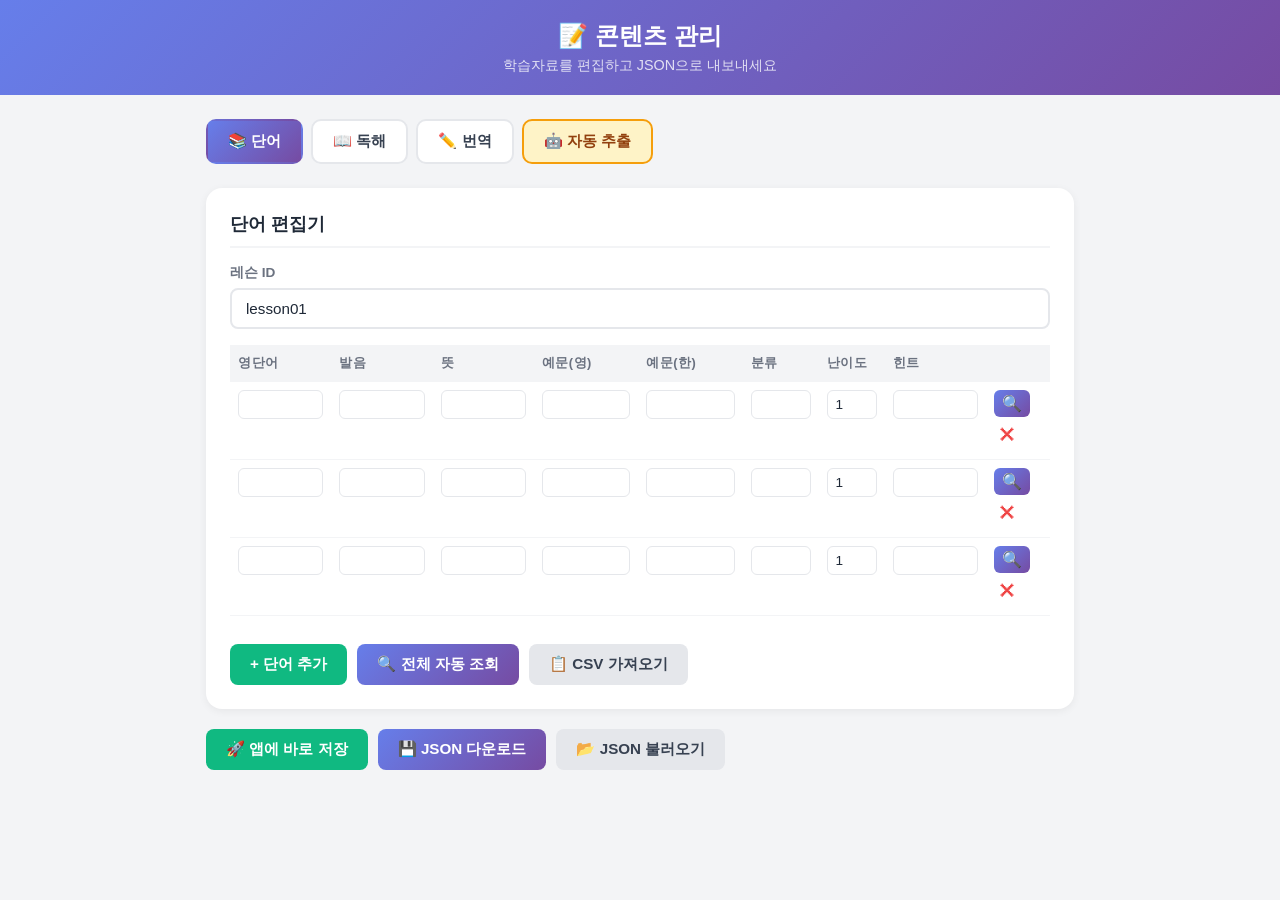
==== admin.html @ 6cdfc223 "TTS 속도 조절 + 문장별 연습 모드 추가 - 홈 화면에 속도 설정 (느리게/보통/빠르게) 추가, localStorage 저장 - 모든 TTS 호출이 사용자 설정 속도를 적용 -" ====
<!DOCTYPE html>
<html lang="ko">
<head>
<meta charset="UTF-8">
<meta name="viewport" content="width=device-width, initial-scale=1.0">
<title>영어 학습 - 관리자</title>
<style>
* { margin: 0; padding: 0; box-sizing: border-box; }
body { font-family: 'Segoe UI', Arial, sans-serif; background: #f3f4f6; min-height: 100vh; }

.admin-header {
  background: linear-gradient(135deg, #667eea 0%, #764ba2 100%);
  color: #fff;
  padding: 20px 24px;
  text-align: center;
}
.admin-header h1 { font-size: 1.5rem; margin-bottom: 4px; }
.admin-header p { font-size: 0.9rem; opacity: 0.8; }

.admin-container {
  max-width: 900px;
  margin: 0 auto;
  padding: 24px 16px;
}

/* Tabs */
.tabs {
  display: flex;
  gap: 8px;
  margin-bottom: 24px;
  flex-wrap: wrap;
}
.tab-btn {
  padding: 10px 20px;
  border: 2px solid #e5e7eb;
  border-radius: 10px;
  background: #fff;
  font-size: 0.95rem;
  font-weight: 600;
  cursor: pointer;
  color: #374151;
  transition: all 0.2s;
}
.tab-btn:hover { border-color: #667eea; }
.tab-btn.active {
  background: linear-gradient(135deg, #667eea, #764ba2);
  color: #fff;
  border-color: transparent;
}

.tab-panel { display: none; }
.tab-panel.active { display: block; }

/* Cards */
.admin-card {
  background: #fff;
  border-radius: 16px;
  padding: 24px;
  margin-bottom: 20px;
  box-shadow: 0 2px 8px rgba(0,0,0,0.06);
}
.admin-card h3 {
  font-size: 1.1rem;
  color: #1f2937;
  margin-bottom: 16px;
  padding-bottom: 10px;
  border-bottom: 2px solid #f3f4f6;
}

/* Form Elements */
label {
  display: block;
  font-size: 0.85rem;
  font-weight: 600;
  color: #6b7280;
  margin-bottom: 6px;
  margin-top: 12px;
}
label:first-child { margin-top: 0; }
input[type="text"], input[type="number"], textarea, select {
  width: 100%;
  padding: 10px 14px;
  border: 2px solid #e5e7eb;
  border-radius: 8px;
  font-size: 0.95rem;
  color: #1f2937;
  font-family: inherit;
}
input:focus, textarea:focus, select:focus {
  outline: none;
  border-color: #667eea;
}
textarea { resize: vertical; min-height: 80px; }

/* Buttons */
.btn {
  display: inline-flex;
  align-items: center;
  gap: 6px;
  padding: 10px 20px;
  border: none;
  border-radius: 8px;
  font-size: 0.95rem;
  font-weight: 600;
  cursor: pointer;
  transition: opacity 0.2s;
}
.btn:hover { opacity: 0.85; }
.btn-purple { background: linear-gradient(135deg, #667eea, #764ba2); color: #fff; }
.btn-green { background: #10b981; color: #fff; }
.btn-red { background: #ef4444; color: #fff; }
.btn-gray { background: #e5e7eb; color: #374151; }

.btn-row {
  display: flex;
  gap: 10px;
  margin-top: 16px;
  flex-wrap: wrap;
}

/* Table */
.vocab-table {
  width: 100%;
  border-collapse: collapse;
  margin-bottom: 12px;
  font-size: 0.85rem;
}
.vocab-table th {
  background: #f3f4f6;
  padding: 10px 8px;
  text-align: left;
  font-weight: 700;
  color: #6b7280;
  font-size: 0.8rem;
  text-transform: uppercase;
  letter-spacing: 0.5px;
}
.vocab-table td {
  padding: 8px;
  border-bottom: 1px solid #f3f4f6;
  vertical-align: top;
}
.vocab-table td input {
  width: 100%;
  padding: 6px 8px;
  border: 1px solid #e5e7eb;
  border-radius: 6px;
  font-size: 0.85rem;
}
.vocab-table .row-delete {
  background: none;
  border: none;
  color: #ef4444;
  cursor: pointer;
  font-size: 1.2rem;
  padding: 4px;
}

/* Messages */
.msg {
  padding: 12px 16px;
  border-radius: 8px;
  margin-bottom: 16px;
  font-weight: 600;
  display: none;
}
.msg.show { display: block; }
.msg-success { background: #d1fae5; color: #065f46; }
.msg-error { background: #fee2e2; color: #991b1b; }

/* Question Builder */
.question-block {
  background: #f9fafb;
  border: 2px solid #e5e7eb;
  border-radius: 12px;
  padding: 16px;
  margin-bottom: 12px;
}
.question-block .q-header {
  display: flex;
  justify-content: space-between;
  align-items: center;
  margin-bottom: 12px;
}
.question-block .q-num {
  font-weight: 700;
  color: #667eea;
}

/* CSV Import area */
.csv-area {
  margin-top: 12px;
  padding: 16px;
  background: #fffbeb;
  border: 2px dashed #f59e0b;
  border-radius: 12px;
  display: none;
}
.csv-area.show { display: block; }
.csv-area textarea {
  min-height: 120px;
  font-family: monospace;
  font-size: 0.85rem;
}

/* Lookup button */
.btn-lookup {
  background: linear-gradient(135deg, #667eea, #764ba2);
  border: none;
  color: #fff;
  cursor: pointer;
  font-size: 1rem;
  padding: 4px 8px;
  border-radius: 6px;
  margin-bottom: 4px;
  transition: opacity 0.2s;
}
.btn-lookup:hover { opacity: 0.8; }
.btn-lookup.loading {
  opacity: 0.5;
  pointer-events: none;
  animation: pulse 1s infinite;
}
@keyframes pulse { 0%,100%{opacity:0.5} 50%{opacity:0.8} }

/* Batch lookup */
.btn-batch-lookup {
  background: linear-gradient(135deg, #667eea, #764ba2);
  color: #fff;
}

/* Responsive */
@media (max-width: 600px) {
  .vocab-table { font-size: 0.75rem; }
  .vocab-table td input { font-size: 0.75rem; padding: 4px 6px; }
}
</style>
</head>
<body>

<div class="admin-header">
  <h1>📝 콘텐츠 관리</h1>
  <p>학습자료를 편집하고 JSON으로 내보내세요</p>
</div>

<div class="admin-container">
  <div class="tabs">
    <button class="tab-btn active" onclick="switchTab('vocab')">📚 단어</button>
    <button class="tab-btn" onclick="switchTab('reading')">📖 독해</button>
    <button class="tab-btn" onclick="switchTab('translation')">✏️ 번역</button>
    <button class="tab-btn" onclick="switchTab('extract')" style="background:#fef3c7;border-color:#f59e0b;color:#92400e;">🤖 자동 추출</button>
  </div>

  <div class="msg" id="admin-msg"></div>

  <!-- ===== VOCAB TAB ===== -->
  <div class="tab-panel active" id="tab-vocab">
    <div class="admin-card">
      <h3>단어 편집기</h3>
      <label>레슨 ID</label>
      <input type="text" id="vocab-lesson-id" value="lesson01" placeholder="lesson01">

      <div style="overflow-x:auto;margin-top:16px;">
        <table class="vocab-table" id="vocab-table">
          <thead>
            <tr>
              <th>영단어</th>
              <th>발음</th>
              <th>뜻</th>
              <th>예문(영)</th>
              <th>예문(한)</th>
              <th>분류</th>
              <th>난이도</th>
              <th>힌트</th>
              <th></th>
            </tr>
          </thead>
          <tbody id="vocab-tbody"></tbody>
        </table>
      </div>

      <div class="btn-row">
        <button class="btn btn-green" onclick="vocabAddRow()">+ 단어 추가</button>
        <button class="btn btn-batch-lookup" onclick="batchLookup()">🔍 전체 자동 조회</button>
        <button class="btn btn-gray" onclick="toggleCSVArea()">📋 CSV 가져오기</button>
      </div>

      <div class="csv-area" id="csv-area">
        <label>CSV 형식: 영단어, 발음, 뜻, 예문(영), 예문(한), 분류, 난이도, 힌트</label>
        <textarea id="csv-input" placeholder="chest,[tʃest],가슴,The water was high.,호수의 물이 높았다.,body,1,It rhymes with best."></textarea>
        <div class="btn-row">
          <button class="btn btn-green" onclick="importCSV()">가져오기</button>
        </div>
      </div>
    </div>

    <div class="btn-row">
      <button class="btn btn-green" onclick="saveVocabToApp()">🚀 앱에 바로 저장</button>
      <button class="btn btn-purple" onclick="exportVocab()">💾 JSON 다운로드</button>
      <button class="btn btn-gray" onclick="importVocabJSON()">📂 JSON 불러오기</button>
      <input type="file" id="vocab-file-input" accept=".json" style="display:none;" onchange="loadVocabFile(event)">
    </div>
  </div>

  <!-- ===== READING TAB ===== -->
  <div class="tab-panel" id="tab-reading">
    <div class="admin-card">
      <h3>독해 편집기</h3>
      <label>레슨 ID</label>
      <input type="text" id="reading-lesson-id" value="lesson01">

      <div id="reading-passages-list"></div>

      <div class="btn-row">
        <button class="btn btn-green" onclick="readingAddPassage()">+ 지문 추가</button>
      </div>
    </div>

    <div class="btn-row">
      <button class="btn btn-green" onclick="saveReadingToApp()">🚀 앱에 바로 저장</button>
      <button class="btn btn-purple" onclick="exportReading()">💾 JSON 다운로드</button>
      <button class="btn btn-gray" onclick="importReadingJSON()">📂 JSON 불러오기</button>
      <input type="file" id="reading-file-input" accept=".json" style="display:none;" onchange="loadReadingFile(event)">
    </div>
  </div>

  <!-- ===== TRANSLATION TAB ===== -->
  <div class="tab-panel" id="tab-translation">
    <div class="admin-card">
      <h3>번역 편집기</h3>
      <label>레슨 ID</label>
      <input type="text" id="trans-lesson-id" value="lesson01">

      <div id="trans-exercises-list"></div>

      <div class="btn-row">
        <button class="btn btn-green" onclick="transAddExercise()">+ 문장 추가</button>
      </div>
    </div>

    <div class="btn-row">
      <button class="btn btn-green" onclick="saveTransToApp()">🚀 앱에 바로 저장</button>
      <button class="btn btn-purple" onclick="exportTranslation()">💾 JSON 다운로드</button>
      <button class="btn btn-gray" onclick="importTransJSON()">📂 JSON 불러오기</button>
      <input type="file" id="trans-file-input" accept=".json" style="display:none;" onchange="loadTransFile(event)">
    </div>
  </div>

  <!-- ===== AUTO EXTRACT TAB ===== -->
  <div class="tab-panel" id="tab-extract">
    <div class="admin-card" style="border:2px solid #f59e0b;">
      <h3>🤖 지문 + 해석 자동 추출</h3>
      <p style="color:#6b7280;font-size:0.9rem;margin-bottom:16px;">
        영어 지문과 한국어 해석을 붙여넣으면 <strong>문장, 단어, 번역 연습</strong> 데이터를 자동으로 생성합니다.
      </p>

      <label>레슨 ID</label>
      <input type="text" id="extract-lesson-id" value="lesson01">

      <label>지문 제목</label>
      <input type="text" id="extract-title" placeholder="예: A Day at the Lake">

      <label>영어 지문 (원문 그대로 붙여넣기)</label>
      <textarea id="extract-en" rows="8" placeholder="Last summer, my family decided to spend a day at the lake. The sun was shining brightly..."></textarea>

      <label>한국어 해석 (문장 순서가 영어와 동일해야 합니다)</label>
      <textarea id="extract-kr" rows="8" placeholder="지난 여름, 우리 가족은 호수에서 하루를 보내기로 했다. 태양이 밝게 빛나고 있었다..."></textarea>

      <label>추출할 단어 난이도 (영어 빈도 기준)</label>
      <select id="extract-difficulty">
        <option value="all">모든 단어 추출</option>
        <option value="medium" selected>중급 이상 (일상 단어 제외)</option>
        <option value="hard">고급만 (어려운 단어만)</option>
      </select>

      <div class="btn-row">
        <button class="btn btn-purple" onclick="runExtract()" style="background:linear-gradient(135deg,#f59e0b,#d97706);">
          🤖 자동 추출 실행
        </button>
      </div>
    </div>

    <!-- Extract Results -->
    <div id="extract-results" style="display:none;">
      <div class="admin-card">
        <h3>📊 추출 결과</h3>
        <div id="extract-summary" style="margin-bottom:16px;color:#374151;"></div>

        <div style="margin-bottom:20px;">
          <h4 style="font-size:0.95rem;color:#1f2937;margin-bottom:8px;">📚 추출된 단어</h4>
          <div id="extract-words-preview" style="max-height:300px;overflow-y:auto;"></div>
        </div>

        <div style="margin-bottom:20px;">
          <h4 style="font-size:0.95rem;color:#1f2937;margin-bottom:8px;">✏️ 추출된 번역 문장</h4>
          <div id="extract-trans-preview" style="max-height:300px;overflow-y:auto;"></div>
        </div>

        <div class="btn-row">
          <button class="btn btn-green" onclick="applyExtractToVocab()">📚 단어 탭에 적용</button>
          <button class="btn btn-green" onclick="applyExtractToReading()">📖 독해 탭에 적용</button>
          <button class="btn btn-green" onclick="applyExtractToTrans()">✏️ 번역 탭에 적용</button>
        </div>
        <div class="btn-row">
          <button class="btn btn-green" onclick="saveAllExtractedToApp()">🚀 전체 앱에 바로 저장</button>
          <button class="btn btn-purple" onclick="downloadAllExtracted()">💾 전체 JSON 다운로드</button>
        </div>
      </div>
    </div>
  </div>
</div>

<script>
/* ===== Tab Navigation ===== */
function switchTab(tab) {
  const tabs = ['vocab','reading','translation','extract'];
  document.querySelectorAll('.tab-btn').forEach((b, i) => {
    b.classList.toggle('active', tabs[i] === tab);
  });
  document.querySelectorAll('.tab-panel').forEach(p => p.classList.remove('active'));
  document.getElementById('tab-' + tab).classList.add('active');
}

function showMsg(text, type) {
  const el = document.getElementById('admin-msg');
  el.textContent = text;
  el.className = `msg show msg-${type}`;
  setTimeout(() => el.classList.remove('show'), 3000);
}

/* ===== VOCAB EDITOR ===== */
function vocabAddRow(data) {
  const tbody = document.getElementById('vocab-tbody');
  const row = document.createElement('tr');
  const d = data || {};
  row.innerHTML = `
    <td><input type="text" value="${esc(d.word||'')}" data-field="word"></td>
    <td><input type="text" value="${esc(d.pron||'')}" data-field="pron"></td>
    <td><input type="text" value="${esc(d.meaning||'')}" data-field="meaning"></td>
    <td><input type="text" value="${esc(d.exEn||'')}" data-field="exEn"></td>
    <td><input type="text" value="${esc(d.exKr||'')}" data-field="exKr"></td>
    <td><input type="text" value="${esc(d.category||'')}" data-field="category" style="width:60px"></td>
    <td><input type="number" value="${d.difficulty||1}" data-field="difficulty" min="1" max="3" style="width:50px"></td>
    <td><input type="text" value="${esc(d.hint||'')}" data-field="hint"></td>
    <td>
      <button class="btn-lookup" onclick="autoLookup(this.closest('tr'))" title="자동 조회">🔍</button>
      <button class="row-delete" onclick="this.closest('tr').remove()">✕</button>
    </td>
  `;
  tbody.appendChild(row);
}

function esc(s) { return String(s).replace(/"/g, '&quot;'); }

function getVocabData() {
  const rows = document.querySelectorAll('#vocab-tbody tr');
  const words = [];
  let valid = true;

  rows.forEach(row => {
    const w = {};
    row.querySelectorAll('input').forEach(inp => {
      const f = inp.dataset.field;
      if (f) {
        if (f === 'difficulty') w[f] = parseInt(inp.value) || 1;
        else w[f] = inp.value.trim();
      }
    });

    if (!w.word || !w.meaning) {
      valid = false;
      return;
    }
    words.push(w);
  });

  if (!valid) {
    showMsg('영단어와 뜻은 필수입니다.', 'error');
    return null;
  }
  return words;
}

function exportVocab() {
  const words = getVocabData();
  if (!words) return;
  if (words.length === 0) { showMsg('단어를 추가하세요.', 'error'); return; }

  const json = {
    lessonId: document.getElementById('vocab-lesson-id').value.trim() || 'lesson01',
    words: words
  };
  downloadJSON(json, `vocab_${json.lessonId}.json`);
  showMsg(`${words.length}개 단어 JSON 다운로드 완료!`, 'success');
}

function importVocabJSON() {
  document.getElementById('vocab-file-input').click();
}

function loadVocabFile(event) {
  const file = event.target.files[0];
  if (!file) return;
  const reader = new FileReader();
  reader.onload = (e) => {
    try {
      const data = JSON.parse(e.target.result);
      document.getElementById('vocab-lesson-id').value = data.lessonId || '';
      document.getElementById('vocab-tbody').innerHTML = '';
      (data.words || []).forEach(w => vocabAddRow(w));
      showMsg(`${data.words?.length || 0}개 단어 불러오기 완료!`, 'success');
    } catch { showMsg('잘못된 JSON 파일입니다.', 'error'); }
  };
  reader.readAsText(file);
  event.target.value = '';
}

function toggleCSVArea() {
  document.getElementById('csv-area').classList.toggle('show');
}

function importCSV() {
  const text = document.getElementById('csv-input').value.trim();
  if (!text) return;

  const lines = text.split('\n').filter(l => l.trim());
  let count = 0;
  lines.forEach(line => {
    const parts = line.split(',').map(s => s.trim());
    if (parts.length >= 3) {
      vocabAddRow({
        word: parts[0], pron: parts[1] || '', meaning: parts[2] || '',
        exEn: parts[3] || '', exKr: parts[4] || '',
        category: parts[5] || '', difficulty: parseInt(parts[6]) || 1,
        hint: parts[7] || ''
      });
      count++;
    }
  });
  showMsg(`CSV에서 ${count}개 단어 추가됨!`, 'success');
  document.getElementById('csv-input').value = '';
}

/* ===== READING EDITOR ===== */
let readingPassages = [];

function readingAddPassage(data) {
  const p = data || { id: 'r' + String(readingPassages.length + 1).padStart(2,'0'), title: '', text: '', highlightWords: [], questions: [] };
  readingPassages.push(p);
  renderReadingPassages();
}

function renderReadingPassages() {
  const container = document.getElementById('reading-passages-list');
  container.innerHTML = readingPassages.map((p, i) => `
    <div class="question-block" style="margin-top:16px;">
      <div class="q-header">
        <span class="q-num">지문 ${i + 1}</span>
        <button class="btn btn-red" style="padding:4px 10px;font-size:0.8rem;" onclick="readingRemovePassage(${i})">삭제</button>
      </div>
      <label>지문 ID</label>
      <input type="text" value="${esc(p.id)}" onchange="readingPassages[${i}].id=this.value">
      <label>제목</label>
      <input type="text" value="${esc(p.title)}" onchange="readingPassages[${i}].title=this.value">
      <label>본문 (줄바꿈으로 문단 구분)</label>
      <textarea rows="6" onchange="readingPassages[${i}].text=this.value">${esc(p.text)}</textarea>
      <label>하이라이트 단어 (쉼표로 구분)</label>
      <input type="text" value="${p.highlightWords?.join(', ')||''}" onchange="readingPassages[${i}].highlightWords=this.value.split(',').map(s=>s.trim()).filter(Boolean)">

      <div style="margin-top:12px;">
        <strong style="font-size:0.9rem;color:#374151;">문제 목록</strong>
        <div id="reading-questions-${i}">${renderReadingQuestions(i)}</div>
        <button class="btn btn-green" style="margin-top:8px;padding:6px 14px;font-size:0.85rem;" onclick="readingAddQuestion(${i},'mcq')">+ 객관식</button>
        <button class="btn btn-green" style="margin-top:8px;padding:6px 14px;font-size:0.85rem;" onclick="readingAddQuestion(${i},'short')">+ 주관식</button>
      </div>
    </div>
  `).join('');
}

function renderReadingQuestions(pi) {
  const questions = readingPassages[pi].questions || [];
  return questions.map((q, qi) => {
    if (q.type === 'mcq') {
      return `
        <div style="background:#fff;border:1px solid #e5e7eb;border-radius:8px;padding:12px;margin-top:8px;">
          <div style="display:flex;justify-content:space-between;align-items:center;">
            <span style="font-size:0.8rem;color:#667eea;font-weight:700;">객관식 ${qi+1}</span>
            <button class="row-delete" onclick="readingRemoveQ(${pi},${qi})">✕</button>
          </div>
          <label>질문 (영어)</label>
          <input type="text" value="${esc(q.question)}" onchange="readingPassages[${pi}].questions[${qi}].question=this.value">
          <label>질문 (한국어)</label>
          <input type="text" value="${esc(q.questionKr)}" onchange="readingPassages[${pi}].questions[${qi}].questionKr=this.value">
          <label>보기 (4개, 쉼표로 구분)</label>
          <input type="text" value="${(q.options||[]).join(', ')}" onchange="readingPassages[${pi}].questions[${qi}].options=this.value.split(',').map(s=>s.trim())">
          <label>정답 번호 (0부터 시작)</label>
          <input type="number" value="${q.answer||0}" min="0" max="3" onchange="readingPassages[${pi}].questions[${qi}].answer=parseInt(this.value)">
        </div>`;
    } else {
      return `
        <div style="background:#fff;border:1px solid #e5e7eb;border-radius:8px;padding:12px;margin-top:8px;">
          <div style="display:flex;justify-content:space-between;align-items:center;">
            <span style="font-size:0.8rem;color:#10b981;font-weight:700;">주관식 ${qi+1}</span>
            <button class="row-delete" onclick="readingRemoveQ(${pi},${qi})">✕</button>
          </div>
          <label>질문 (영어)</label>
          <input type="text" value="${esc(q.question)}" onchange="readingPassages[${pi}].questions[${qi}].question=this.value">
          <label>질문 (한국어)</label>
          <input type="text" value="${esc(q.questionKr||'')}" onchange="readingPassages[${pi}].questions[${qi}].questionKr=this.value">
          <label>허용 답안 (쉼표로 구분)</label>
          <input type="text" value="${(q.acceptableAnswers||[]).join(', ')}" onchange="readingPassages[${pi}].questions[${qi}].acceptableAnswers=this.value.split(',').map(s=>s.trim())">
          <label>모범 답안</label>
          <input type="text" value="${esc(q.sampleAnswer||'')}" onchange="readingPassages[${pi}].questions[${qi}].sampleAnswer=this.value">
        </div>`;
    }
  }).join('');
}

function readingAddQuestion(pi, type) {
  if (!readingPassages[pi].questions) readingPassages[pi].questions = [];
  if (type === 'mcq') {
    readingPassages[pi].questions.push({ type:'mcq', question:'', questionKr:'', options:['','','',''], answer:0 });
  } else {
    readingPassages[pi].questions.push({ type:'short', question:'', questionKr:'', acceptableAnswers:[], sampleAnswer:'' });
  }
  renderReadingPassages();
}

function readingRemoveQ(pi, qi) {
  readingPassages[pi].questions.splice(qi, 1);
  renderReadingPassages();
}

function readingRemovePassage(i) {
  readingPassages.splice(i, 1);
  renderReadingPassages();
}

function exportReading() {
  if (readingPassages.length === 0) { showMsg('지문을 추가하세요.', 'error'); return; }
  // Validate
  for (const p of readingPassages) {
    if (!p.title || !p.text) { showMsg('지문 제목과 본문은 필수입니다.', 'error'); return; }
  }
  const json = {
    lessonId: document.getElementById('reading-lesson-id').value.trim() || 'lesson01',
    passages: readingPassages
  };
  downloadJSON(json, `reading_${json.lessonId}.json`);
  showMsg(`${readingPassages.length}개 지문 JSON 다운로드 완료!`, 'success');
}

function importReadingJSON() {
  document.getElementById('reading-file-input').click();
}

function loadReadingFile(event) {
  const file = event.target.files[0];
  if (!file) return;
  const reader = new FileReader();
  reader.onload = (e) => {
    try {
      const data = JSON.parse(e.target.result);
      document.getElementById('reading-lesson-id').value = data.lessonId || '';
      readingPassages = data.passages || [];
      renderReadingPassages();
      showMsg(`${readingPassages.length}개 지문 불러오기 완료!`, 'success');
    } catch { showMsg('잘못된 JSON 파일입니다.', 'error'); }
  };
  reader.readAsText(file);
  event.target.value = '';
}

/* ===== TRANSLATION EDITOR ===== */
let transExercises = [];

function transAddExercise(data) {
  const ex = data || { id: 't' + String(transExercises.length+1).padStart(2,'0'), direction:'kr2en', source:'', acceptableAnswers:[], keyWords:[], hints:['','',''], difficulty:1 };
  transExercises.push(ex);
  renderTransExercises();
}

function renderTransExercises() {
  const container = document.getElementById('trans-exercises-list');
  container.innerHTML = transExercises.map((ex, i) => `
    <div class="question-block" style="margin-top:16px;">
      <div class="q-header">
        <span class="q-num">문장 ${i+1}</span>
        <button class="btn btn-red" style="padding:4px 10px;font-size:0.8rem;" onclick="transRemoveExercise(${i})">삭제</button>
      </div>
      <label>ID</label>
      <input type="text" value="${esc(ex.id)}" onchange="transExercises[${i}].id=this.value">
      <label>방향</label>
      <select onchange="transExercises[${i}].direction=this.value">
        <option value="kr2en" ${ex.direction==='kr2en'?'selected':''}>한국어 → English</option>
        <option value="en2kr" ${ex.direction==='en2kr'?'selected':''}>English → 한국어</option>
      </select>
      <label>원문</label>
      <textarea rows="2" onchange="transExercises[${i}].source=this.value">${esc(ex.source)}</textarea>
      <label>모범 답안 (줄바꿈으로 구분, 여러 개 가능)</label>
      <textarea rows="3" onchange="transExercises[${i}].acceptableAnswers=this.value.split('\\n').map(s=>s.trim()).filter(Boolean)">${(ex.acceptableAnswers||[]).join('\n')}</textarea>
      <label>핵심 키워드 (쉼표로 구분)</label>
      <input type="text" value="${(ex.keyWords||[]).join(', ')}" onchange="transExercises[${i}].keyWords=this.value.split(',').map(s=>s.trim()).filter(Boolean)">
      <label>힌트 1</label>
      <input type="text" value="${esc((ex.hints||[])[0]||'')}" onchange="if(!transExercises[${i}].hints)transExercises[${i}].hints=[];transExercises[${i}].hints[0]=this.value">
      <label>힌트 2</label>
      <input type="text" value="${esc((ex.hints||[])[1]||'')}" onchange="if(!transExercises[${i}].hints)transExercises[${i}].hints=[];transExercises[${i}].hints[1]=this.value">
      <label>힌트 3</label>
      <input type="text" value="${esc((ex.hints||[])[2]||'')}" onchange="if(!transExercises[${i}].hints)transExercises[${i}].hints=[];transExercises[${i}].hints[2]=this.value">
      <label>난이도 (1~3)</label>
      <input type="number" value="${ex.difficulty||1}" min="1" max="3" onchange="transExercises[${i}].difficulty=parseInt(this.value)">
    </div>
  `).join('');
}

function transRemoveExercise(i) {
  transExercises.splice(i, 1);
  renderTransExercises();
}

function exportTranslation() {
  if (transExercises.length === 0) { showMsg('문장을 추가하세요.', 'error'); return; }
  for (const ex of transExercises) {
    if (!ex.source) { showMsg('원문은 필수입니다.', 'error'); return; }
  }
  // Clean empty hints
  transExercises.forEach(ex => {
    ex.hints = (ex.hints || []).filter(h => h.trim());
  });
  const json = {
    lessonId: document.getElementById('trans-lesson-id').value.trim() || 'lesson01',
    exercises: transExercises
  };
  downloadJSON(json, `translation_${json.lessonId}.json`);
  showMsg(`${transExercises.length}개 문장 JSON 다운로드 완료!`, 'success');
}

function importTransJSON() {
  document.getElementById('trans-file-input').click();
}

function loadTransFile(event) {
  const file = event.target.files[0];
  if (!file) return;
  const reader = new FileReader();
  reader.onload = (e) => {
    try {
      const data = JSON.parse(e.target.result);
      document.getElementById('trans-lesson-id').value = data.lessonId || '';
      transExercises = data.exercises || [];
      renderTransExercises();
      showMsg(`${transExercises.length}개 문장 불러오기 완료!`, 'success');
    } catch { showMsg('잘못된 JSON 파일입니다.', 'error'); }
  };
  reader.readAsText(file);
  event.target.value = '';
}

/* ===== Utility ===== */
function downloadJSON(data, filename) {
  const blob = new Blob([JSON.stringify(data, null, 2)], { type: 'application/json' });
  const url = URL.createObjectURL(blob);
  const a = document.createElement('a');
  a.href = url;
  a.download = filename;
  a.click();
  URL.revokeObjectURL(url);
}

/* ===== SAVE TO APP (localStorage) ===== */
const CONTENT_KEY = 'engquiz_content';

function getContentStore() {
  try {
    const raw = localStorage.getItem(CONTENT_KEY);
    return raw ? JSON.parse(raw) : {};
  } catch { return {}; }
}

function saveToContentStore(type, lessonId, data) {
  const store = getContentStore();
  if (type === 'lessons') {
    store.lessons = data;
  } else {
    if (!store[type]) store[type] = {};
    store[type][lessonId] = data;
  }
  localStorage.setItem(CONTENT_KEY, JSON.stringify(store));
}

function ensureLessonExists(lessonId) {
  const store = getContentStore();
  const lessons = store.lessons || [];
  if (!lessons.find(l => l.id === lessonId)) {
    lessons.push({
      id: lessonId,
      title: lessonId,
      description: '',
      modules: {
        vocab: `data/vocab/${lessonId}.json`,
        reading: `data/reading/${lessonId}.json`,
        translation: `data/translation/${lessonId}.json`
      }
    });
    saveToContentStore('lessons', null, lessons);
  }
}

function saveVocabToApp() {
  const words = getVocabData();
  if (!words || words.length === 0) { showMsg('저장할 단어가 없습니다.', 'error'); return; }
  const lessonId = document.getElementById('vocab-lesson-id').value.trim() || 'lesson01';
  const json = { lessonId, words };
  ensureLessonExists(lessonId);
  saveToContentStore('vocab', lessonId, json);
  showMsg(`✅ ${words.length}개 단어가 앱에 저장되었습니다! 앱을 새로고침하면 반영됩니다.`, 'success');
}

function saveReadingToApp() {
  if (readingPassages.length === 0) { showMsg('저장할 지문이 없습니다.', 'error'); return; }
  for (const p of readingPassages) {
    if (!p.title || !p.text) { showMsg('지문 제목과 본문은 필수입니다.', 'error'); return; }
  }
  const lessonId = document.getElementById('reading-lesson-id').value.trim() || 'lesson01';
  const json = { lessonId, passages: readingPassages };
  ensureLessonExists(lessonId);
  saveToContentStore('reading', lessonId, json);
  showMsg(`✅ ${readingPassages.length}개 지문이 앱에 저장되었습니다!`, 'success');
}

function saveTransToApp() {
  if (transExercises.length === 0) { showMsg('저장할 문장이 없습니다.', 'error'); return; }
  for (const ex of transExercises) {
    if (!ex.source) { showMsg('원문은 필수입니다.', 'error'); return; }
  }
  transExercises.forEach(ex => { ex.hints = (ex.hints || []).filter(h => h && h.trim()); });
  const lessonId = document.getElementById('trans-lesson-id').value.trim() || 'lesson01';
  const json = { lessonId, exercises: transExercises };
  ensureLessonExists(lessonId);
  saveToContentStore('translation', lessonId, json);
  showMsg(`✅ ${transExercises.length}개 문장이 앱에 저장되었습니다!`, 'success');
}

/* ===== AUTO EXTRACT ENGINE ===== */

// Common English words to skip (top ~300 frequency words)
const COMMON_WORDS = new Set([
  'the','a','an','is','am','are','was','were','be','been','being','have','has','had',
  'do','does','did','will','would','shall','should','can','could','may','might','must',
  'i','you','he','she','it','we','they','me','him','her','us','them','my','your','his',
  'its','our','their','mine','yours','hers','ours','theirs','this','that','these','those',
  'who','whom','which','what','whose','where','when','how','why','if','then','than',
  'and','or','but','not','no','nor','so','for','yet','both','either','neither',
  'in','on','at','to','from','by','with','about','of','up','out','off','over','under',
  'into','through','between','after','before','during','since','until','against','along',
  'above','below','around','behind','beside','beyond','near','among','across','toward',
  'all','each','every','some','any','few','many','much','more','most','other','another',
  'such','no','only','own','same','very','just','also','too','as','well','even','still',
  'already','ever','never','always','often','sometimes','usually','here','there','now',
  'again','once','back','away','down','really','quite','rather','almost','enough',
  'go','went','gone','come','came','get','got','make','made','take','took','taken',
  'give','gave','given','say','said','tell','told','see','saw','seen','know','knew','known',
  'think','thought','find','found','want','need','use','used','try','tried','ask','asked',
  'work','worked','call','called','put','keep','kept','let','begin','began','seem',
  'help','show','showed','hear','heard','play','run','ran','move','live','believe',
  'bring','brought','happen','write','wrote','written','sit','sat','stand','stood',
  'lose','lost','pay','paid','meet','met','include','continue','set','learn','change',
  'lead','led','understand','understood','watch','follow','stop','create','speak','spoke',
  'read','allow','add','spend','spent','grow','grew','open','walk','win','won','teach',
  'taught','offer','remember','love','consider','appear','buy','bought','wait','serve',
  'die','died','send','sent','expect','build','built','stay','fall','fell','cut','reach',
  'kill','remain','suggest','raise','pass','sell','sold','require','report','decide',
  'pull','develop','eat','ate','eaten','look','looked','turn','turned','become','became',
  'leave','left','feel','felt','hold','held','carry','carried','like','liked',
  'man','men','woman','women','child','children','people','person','thing','time','year',
  'day','way','world','life','hand','part','place','case','week','company','system',
  'program','question','government','number','night','point','home','water','room',
  'mother','father','area','money','story','fact','month','lot','right','study','book',
  'eye','job','word','business','issue','side','kind','head','house','service','friend',
  'power','hour','game','line','end','member','city','school','family','student','class',
  'group','country','problem','door','old','new','last','long','great','little','big',
  'small','large','high','low','young','different','good','bad','important','first',
  'next','early','late','hard','real','best','better','able','true','possible','whole',
  'sure','right','left','second','third','ago','today','away','far','else','too',
  'boy','girl','car','food','morning','two','three','four','five','six','seven',
  'eight','nine','ten','hundred','thousand','million','one','while','because','though',
  'although','however','therefore','it\'s','don\'t','didn\'t','doesn\'t','can\'t','won\'t',
  'couldn\'t','wouldn\'t','shouldn\'t','isn\'t','aren\'t','wasn\'t','weren\'t','i\'m',
  'i\'ve','i\'ll','he\'s','she\'s','we\'re','they\'re','that\'s','there\'s','what\'s',
  'outside','inside','hot','cold','got','been','being','went','going','everything',
  'something','nothing','anything','someone','everyone','tree','sun','lake','feet','tall'
]);

let extractedData = { words: [], sentences: [], passage: null };

function splitSentences(text) {
  // Split by sentence-ending punctuation, keeping the punctuation
  return text
    .replace(/\n+/g, ' ')
    .split(/(?<=[.!?])\s+/)
    .map(s => s.trim())
    .filter(s => s.length > 5);
}

function extractWords(text, difficulty) {
  // Get all unique words
  const words = text
    .toLowerCase()
    .replace(/[^a-z'\-\s]/g, ' ')
    .split(/\s+/)
    .filter(w => w.length >= 3 && /^[a-z]/.test(w));

  const unique = [...new Set(words)];

  let filtered;
  if (difficulty === 'all') {
    filtered = unique.filter(w => w.length >= 3);
  } else if (difficulty === 'hard') {
    filtered = unique.filter(w => !COMMON_WORDS.has(w) && w.length >= 5);
  } else {
    // medium - exclude common words
    filtered = unique.filter(w => !COMMON_WORDS.has(w) && w.length >= 4);
  }

  return filtered.sort();
}

function findSentenceFor(word, sentences) {
  const re = new RegExp('\\b' + word + '\\w*\\b', 'i');
  return sentences.find(s => re.test(s)) || '';
}

function runExtract() {
  const enText = document.getElementById('extract-en').value.trim();
  const krText = document.getElementById('extract-kr').value.trim();
  const title = document.getElementById('extract-title').value.trim();
  const difficulty = document.getElementById('extract-difficulty').value;
  const lessonId = document.getElementById('extract-lesson-id').value.trim() || 'lesson01';

  if (!enText) { showMsg('영어 지문을 입력하세요.', 'error'); return; }

  // 1. Split into sentences
  const enSentences = splitSentences(enText);
  const krSentences = splitSentences(krText);

  // 2. Extract words
  const words = extractWords(enText, difficulty);

  // 3. Match English-Korean sentence pairs
  const pairs = enSentences.map((en, i) => ({
    en: en,
    kr: krSentences[i] || '(해석 없음)'
  }));

  // 4. Build word data (기본 데이터 먼저 생성, API 조회는 별도)
  const wordData = words.map(w => {
    const exSentence = findSentenceFor(w, enSentences);
    const exIdx = enSentences.indexOf(exSentence);
    return {
      word: w,
      pron: '',
      meaning: '(뜻 입력 필요)',
      exEn: exSentence,
      exKr: exIdx >= 0 ? (krSentences[exIdx] || '') : '',
      category: '',
      difficulty: difficulty === 'hard' ? 3 : difficulty === 'medium' ? 2 : 1,
      hint: ''
    };
  });

  // 4-1. API로 발음 + 뜻 자동 조회 (백그라운드)
  autoFillWordData(wordData);

  // 5. Build translation exercises
  const transData = pairs.map((p, i) => ({
    id: `t${String(i+1).padStart(2,'0')}`,
    direction: 'kr2en',
    source: p.kr,
    acceptableAnswers: [p.en],
    keyWords: extractKeyWords(p.en),
    hints: [],
    difficulty: 2
  }));

  // 6. Build reading passage
  const passageData = {
    id: `r${lessonId}-01`,
    title: title || 'Untitled Passage',
    text: enText,
    textKr: krText,
    highlightWords: words.slice(0, 15),
    questions: []
  };

  extractedData = {
    words: wordData,
    sentences: transData,
    passage: passageData,
    lessonId: lessonId
  };

  // Show results
  renderExtractResults(wordData, transData, pairs);
}

// 추출된 단어 API 자동 조회
async function autoFillWordData(wordData) {
  let filled = 0;
  for (const w of wordData) {
    try {
      const [dictResult, korMeaning] = await Promise.all([
        fetchDictionary(w.word),
        fetchTranslation(w.word, 'en', 'ko')
      ]);
      if (dictResult?.phonetic) w.pron = dictResult.phonetic;
      if (korMeaning) w.meaning = korMeaning;
      if (dictResult?.definition) w.hint = dictResult.definition;
      filled++;

      // 실시간 프리뷰 업데이트
      const previewEl = document.getElementById('extract-words-preview');
      if (previewEl) {
        updateExtractWordsPreview(wordData);
      }

      // Rate limit
      await new Promise(r => setTimeout(r, 800));
    } catch (e) {
      console.error('Auto-fill error for', w.word, e);
    }
  }

  // 최종 업데이트
  updateExtractWordsPreview(wordData);

  const msgEl = document.getElementById('extract-api-status');
  if (msgEl) {
    msgEl.innerHTML = `✅ API 조회 완료! ${filled}/${wordData.length}개 단어의 발음과 뜻이 자동 입력되었습니다.`;
    msgEl.style.color = '#059669';
  }
}

function updateExtractWordsPreview(wordData) {
  const el = document.getElementById('extract-words-preview');
  if (!el) return;
  let html = '<table style="width:100%;font-size:0.85rem;border-collapse:collapse;">';
  html += '<tr style="background:#f3f4f6;"><th style="padding:6px 8px;text-align:left;">단어</th><th style="padding:6px 8px;text-align:left;">발음</th><th style="padding:6px 8px;text-align:left;">뜻</th><th style="padding:6px 8px;text-align:left;">예문</th></tr>';
  wordData.forEach(w => {
    const meaningColor = w.meaning === '(뜻 입력 필요)' ? '#ef4444' : '#059669';
    html += `<tr>
      <td style="padding:6px 8px;border-bottom:1px solid #f3f4f6;font-weight:600;color:#4338ca;">${w.word}</td>
      <td style="padding:6px 8px;border-bottom:1px solid #f3f4f6;color:#6b7280;">${w.pron || '-'}</td>
      <td style="padding:6px 8px;border-bottom:1px solid #f3f4f6;color:${meaningColor};font-weight:600;">${w.meaning}</td>
      <td style="padding:6px 8px;border-bottom:1px solid #f3f4f6;color:#6b7280;">${(w.exEn || '').substring(0, 40)}${(w.exEn || '').length > 40 ? '...' : ''}</td>
    </tr>`;
  });
  html += '</table>';
  el.innerHTML = html;
}

function extractKeyWords(sentence) {
  const words = sentence
    .toLowerCase()
    .replace(/[^a-z'\-\s]/g, ' ')
    .split(/\s+/)
    .filter(w => w.length >= 4 && !COMMON_WORDS.has(w));
  return [...new Set(words)].slice(0, 5);
}

function renderExtractResults(wordData, transData, pairs) {
  document.getElementById('extract-results').style.display = 'block';

  document.getElementById('extract-summary').innerHTML = `
    <div style="display:flex;gap:20px;flex-wrap:wrap;">
      <div style="background:#eef2ff;padding:12px 20px;border-radius:8px;flex:1;text-align:center;">
        <div style="font-size:2rem;font-weight:800;color:#4338ca;">${wordData.length}</div>
        <div style="font-size:0.85rem;color:#6b7280;">추출된 단어</div>
      </div>
      <div style="background:#f0fdf4;padding:12px 20px;border-radius:8px;flex:1;text-align:center;">
        <div style="font-size:2rem;font-weight:800;color:#059669;">${pairs.length}</div>
        <div style="font-size:0.85rem;color:#6b7280;">문장 쌍</div>
      </div>
      <div style="background:#fef3c7;padding:12px 20px;border-radius:8px;flex:1;text-align:center;">
        <div style="font-size:2rem;font-weight:800;color:#d97706;">1</div>
        <div style="font-size:0.85rem;color:#6b7280;">독해 지문</div>
      </div>
    </div>
    <p id="extract-api-status" style="margin-top:12px;font-size:0.85rem;color:#d97706;font-weight:600;">
      ⏳ API로 발음과 뜻을 자동 조회 중... (단어 수에 따라 시간이 걸릴 수 있습니다)
    </p>
  `;

  // Words preview
  let wordsHtml = '<table style="width:100%;font-size:0.85rem;border-collapse:collapse;">';
  wordsHtml += '<tr style="background:#f3f4f6;"><th style="padding:6px 8px;text-align:left;">단어</th><th style="padding:6px 8px;text-align:left;">예문</th></tr>';
  wordData.forEach(w => {
    wordsHtml += `<tr><td style="padding:6px 8px;border-bottom:1px solid #f3f4f6;font-weight:600;color:#4338ca;">${w.word}</td>
      <td style="padding:6px 8px;border-bottom:1px solid #f3f4f6;color:#6b7280;">${w.exEn.substring(0, 60)}${w.exEn.length > 60 ? '...' : ''}</td></tr>`;
  });
  wordsHtml += '</table>';
  document.getElementById('extract-words-preview').innerHTML = wordsHtml;

  // Translation preview
  let transHtml = '';
  pairs.slice(0, 10).forEach((p, i) => {
    transHtml += `<div style="padding:8px;border-bottom:1px solid #f3f4f6;font-size:0.85rem;">
      <div style="color:#1f2937;font-weight:600;">${i+1}. ${p.en.substring(0, 80)}${p.en.length > 80 ? '...' : ''}</div>
      <div style="color:#6b7280;margin-top:2px;">→ ${p.kr.substring(0, 80)}${p.kr.length > 80 ? '...' : ''}</div>
    </div>`;
  });
  if (pairs.length > 10) transHtml += `<div style="padding:8px;color:#9ca3af;font-size:0.85rem;">... 외 ${pairs.length - 10}개</div>`;
  document.getElementById('extract-trans-preview').innerHTML = transHtml;

  showMsg(`추출 완료! 단어 ${wordData.length}개, 문장 ${pairs.length}쌍`, 'success');
}

function applyExtractToVocab() {
  if (!extractedData.words.length) { showMsg('먼저 추출을 실행하세요.', 'error'); return; }
  document.getElementById('vocab-lesson-id').value = extractedData.lessonId;
  extractedData.words.forEach(w => vocabAddRow(w));
  switchTab('vocab');
  showMsg(`${extractedData.words.length}개 단어가 단어 탭에 추가되었습니다!`, 'success');
}

function applyExtractToReading() {
  if (!extractedData.passage) { showMsg('먼저 추출을 실행하세요.', 'error'); return; }
  document.getElementById('reading-lesson-id').value = extractedData.lessonId;
  readingPassages.push(extractedData.passage);
  renderReadingPassages();
  switchTab('reading');
  showMsg('독해 지문이 독해 탭에 추가되었습니다!', 'success');
}

function applyExtractToTrans() {
  if (!extractedData.sentences.length) { showMsg('먼저 추출을 실행하세요.', 'error'); return; }
  document.getElementById('trans-lesson-id').value = extractedData.lessonId;
  extractedData.sentences.forEach(s => { transExercises.push(s); });
  renderTransExercises();
  switchTab('translation');
  showMsg(`${extractedData.sentences.length}개 문장이 번역 탭에 추가되었습니다!`, 'success');
}

function saveAllExtractedToApp() {
  if (!extractedData.words.length) { showMsg('먼저 추출을 실행하세요.', 'error'); return; }
  const lid = extractedData.lessonId;

  ensureLessonExists(lid);
  saveToContentStore('vocab', lid, { lessonId: lid, words: extractedData.words });
  saveToContentStore('reading', lid, { lessonId: lid, passages: [extractedData.passage] });
  saveToContentStore('translation', lid, { lessonId: lid, exercises: extractedData.sentences });

  showMsg(`✅ 전체 데이터가 앱에 저장되었습니다! 앱을 새로고침하면 반영됩니다.`, 'success');
}

function downloadAllExtracted() {
  if (!extractedData.words.length) { showMsg('먼저 추출을 실행하세요.', 'error'); return; }
  const lid = extractedData.lessonId;

  downloadJSON({ lessonId: lid, words: extractedData.words }, `vocab_${lid}.json`);
  setTimeout(() => {
    downloadJSON({ lessonId: lid, passages: [extractedData.passage] }, `reading_${lid}.json`);
  }, 300);
  setTimeout(() => {
    downloadJSON({ lessonId: lid, exercises: extractedData.sentences }, `translation_${lid}.json`);
  }, 600);

  showMsg('3개 JSON 파일 다운로드 완료!', 'success');
}

/* ===== AUTO LOOKUP API ===== */

// Free Dictionary API (발음기호 + 영어 정의)
async function fetchDictionary(word) {
  try {
    const res = await fetch(`https://api.dictionaryapi.dev/api/v2/entries/en/${encodeURIComponent(word)}`);
    if (!res.ok) return null;
    const data = await res.json();
    if (!Array.isArray(data) || data.length === 0) return null;

    const entry = data[0];
    // 발음기호
    const phonetic = entry.phonetic
      || entry.phonetics?.find(p => p.text)?.text
      || '';
    // 영어 정의 (첫 번째)
    const definition = entry.meanings?.[0]?.definitions?.[0]?.definition || '';
    // 예문 (영어)
    const example = entry.meanings?.[0]?.definitions?.[0]?.example || '';

    return { phonetic, definition, example };
  } catch (e) {
    console.error('Dictionary API error:', e);
    return null;
  }
}

// MyMemory Translation API (영→한 번역)
async function fetchTranslation(text, from, to) {
  try {
    const res = await fetch(
      `https://api.mymemory.translated.net/get?q=${encodeURIComponent(text)}&langpair=${from}|${to}`
    );
    if (!res.ok) return null;
    const data = await res.json();
    if (data.responseStatus !== 200) return null;
    return data.responseData?.translatedText || null;
  } catch (e) {
    console.error('Translation API error:', e);
    return null;
  }
}

// 단일 행 자동 조회
async function autoLookup(row) {
  const wordInput = row.querySelector('[data-field="word"]');
  const pronInput = row.querySelector('[data-field="pron"]');
  const meaningInput = row.querySelector('[data-field="meaning"]');
  const exEnInput = row.querySelector('[data-field="exEn"]');
  const exKrInput = row.querySelector('[data-field="exKr"]');
  const hintInput = row.querySelector('[data-field="hint"]');

  const word = wordInput.value.trim();
  if (!word) { showMsg('단어를 먼저 입력하세요.', 'error'); return; }

  // 로딩 표시
  const btn = row.querySelector('.btn-lookup');
  btn.classList.add('loading');
  btn.textContent = '⏳';

  try {
    // 동시에 API 호출
    const [dictResult, korMeaning] = await Promise.all([
      fetchDictionary(word),
      fetchTranslation(word, 'en', 'ko')
    ]);

    // 발음기호
    if (dictResult?.phonetic && !pronInput.value.trim()) {
      pronInput.value = dictResult.phonetic;
    }

    // 한국어 뜻
    if (korMeaning && (!meaningInput.value.trim() || meaningInput.value === '(뜻 입력 필요)')) {
      meaningInput.value = korMeaning;
    }

    // 예문 (영어)
    if (dictResult?.example && !exEnInput.value.trim()) {
      exEnInput.value = dictResult.example;
    }

    // 예문 (한국어 번역)
    if (exEnInput.value.trim() && !exKrInput.value.trim()) {
      const exKr = await fetchTranslation(exEnInput.value.trim(), 'en', 'ko');
      if (exKr) exKrInput.value = exKr;
    }

    // 힌트: 영어 정의
    if (dictResult?.definition && !hintInput.value.trim()) {
      hintInput.value = dictResult.definition;
    }

    showMsg(`✅ "${word}" 조회 완료!`, 'success');
  } catch (e) {
    showMsg(`"${word}" 조회 실패: ${e.message}`, 'error');
  } finally {
    btn.classList.remove('loading');
    btn.textContent = '🔍';
  }
}

// 전체 행 일괄 조회
async function batchLookup() {
  const rows = document.querySelectorAll('#vocab-tbody tr');
  if (rows.length === 0) { showMsg('단어를 먼저 추가하세요.', 'error'); return; }

  // 빈 뜻이 있는 행만 대상
  const targetRows = [];
  rows.forEach(row => {
    const word = row.querySelector('[data-field="word"]')?.value.trim();
    const meaning = row.querySelector('[data-field="meaning"]')?.value.trim();
    if (word && (!meaning || meaning === '(뜻 입력 필요)')) {
      targetRows.push(row);
    }
  });

  if (targetRows.length === 0) {
    showMsg('조회할 단어가 없습니다. (뜻이 비어있는 단어만 조회합니다)', 'error');
    return;
  }

  showMsg(`🔍 ${targetRows.length}개 단어 조회 중... (API 제한으로 순차 처리)`, 'success');

  let success = 0;
  for (const row of targetRows) {
    try {
      await autoLookup(row);
      success++;
      // API rate limit 방지 (1초 간격)
      await new Promise(r => setTimeout(r, 1000));
    } catch (e) {
      console.error('Batch lookup error:', e);
    }
  }

  showMsg(`✅ 전체 조회 완료! ${success}/${targetRows.length}개 성공`, 'success');
}

/* ===== Init: Add empty rows ===== */
document.addEventListener('DOMContentLoaded', () => {
  // Start with 3 empty vocab rows
  for (let i = 0; i < 3; i++) vocabAddRow();
});
</script>
</body>
</html>
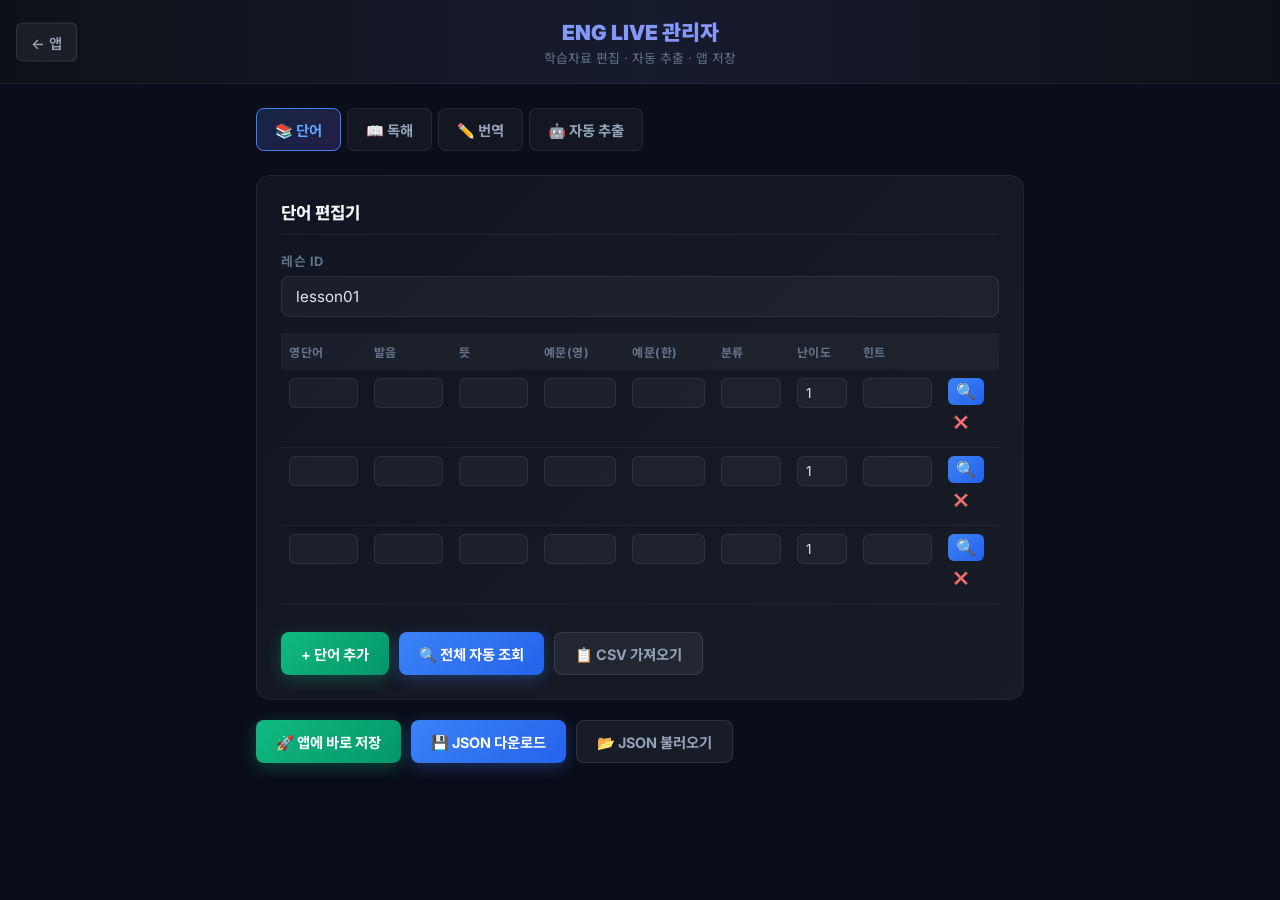
==== commit 8b863536: "관리자 다크테마 통일 + 속도바 + UI 단순화 - 관리자 페이지를 학생 페이지와 동일한 다크 브로드캐스트 테마로 통일 - 독해 문장연습에 속도조절 바 추가 (느리게/보통/빠르게 " ====
--- a/admin.html
+++ b/admin.html
@@ -4,21 +4,46 @@
 <meta charset="UTF-8">
 <meta name="viewport" content="width=device-width, initial-scale=1.0">
 <title>영어 학습 - 관리자</title>
+<link href="https://fonts.googleapis.com/css2?family=Noto+Sans+KR:wght@400;600;700;900&family=Inter:wght@400;600;700;900&display=swap" rel="stylesheet">
 <style>
 * { margin: 0; padding: 0; box-sizing: border-box; }
-body { font-family: 'Segoe UI', Arial, sans-serif; background: #f3f4f6; min-height: 100vh; }
+body {
+  font-family: 'Inter', 'Noto Sans KR', sans-serif;
+  background: #0a0e1a;
+  min-height: 100vh;
+  color: #e2e8f0;
+}
 
 .admin-header {
-  background: linear-gradient(135deg, #667eea 0%, #764ba2 100%);
+  background: linear-gradient(90deg, #0d1117 0%, #161b2e 50%, #0d1117 100%);
+  border-bottom: 1px solid rgba(255,255,255,0.06);
   color: #fff;
-  padding: 20px 24px;
+  padding: 16px 24px;
   text-align: center;
-}
-.admin-header h1 { font-size: 1.5rem; margin-bottom: 4px; }
-.admin-header p { font-size: 0.9rem; opacity: 0.8; }
+  position: sticky;
+  top: 0;
+  z-index: 100;
+  backdrop-filter: blur(10px);
+}
+.admin-header h1 {
+  font-size: 1.3rem;
+  margin-bottom: 2px;
+  font-weight: 900;
+  background: linear-gradient(135deg, #60a5fa, #a78bfa);
+  -webkit-background-clip: text;
+  -webkit-text-fill-color: transparent;
+}
+.admin-header p { font-size: 0.8rem; color: #64748b; }
+.admin-header .back-link {
+  position: absolute; left: 16px; top: 50%; transform: translateY(-50%);
+  color: #94a3b8; text-decoration: none; font-size: 0.9rem; font-weight: 600;
+  background: rgba(255,255,255,0.06); border: 1px solid rgba(255,255,255,0.1);
+  padding: 8px 14px; border-radius: 6px; transition: all 0.2s;
+}
+.admin-header .back-link:hover { background: rgba(255,255,255,0.1); color: #fff; }
 
 .admin-container {
-  max-width: 900px;
+  max-width: 800px;
   margin: 0 auto;
   padding: 24px 16px;
 }
@@ -26,26 +51,27 @@
 /* Tabs */
 .tabs {
   display: flex;
-  gap: 8px;
+  gap: 6px;
   margin-bottom: 24px;
   flex-wrap: wrap;
 }
 .tab-btn {
-  padding: 10px 20px;
-  border: 2px solid #e5e7eb;
-  border-radius: 10px;
-  background: #fff;
-  font-size: 0.95rem;
-  font-weight: 600;
+  padding: 10px 18px;
+  border: 1px solid rgba(255,255,255,0.08);
+  border-radius: 8px;
+  background: rgba(255,255,255,0.04);
+  font-size: 0.9rem;
+  font-weight: 700;
   cursor: pointer;
-  color: #374151;
+  color: #94a3b8;
   transition: all 0.2s;
-}
-.tab-btn:hover { border-color: #667eea; }
+  font-family: inherit;
+}
+.tab-btn:hover { border-color: rgba(59,130,246,0.3); color: #e2e8f0; }
 .tab-btn.active {
-  background: linear-gradient(135deg, #667eea, #764ba2);
-  color: #fff;
-  border-color: transparent;
+  background: linear-gradient(135deg, rgba(59,130,246,0.2), rgba(139,92,246,0.2));
+  color: #60a5fa;
+  border-color: #3b82f6;
 }
 
 .tab-panel { display: none; }
@@ -53,44 +79,55 @@
 
 /* Cards */
 .admin-card {
-  background: #fff;
-  border-radius: 16px;
+  background: linear-gradient(135deg, rgba(255,255,255,0.03), rgba(255,255,255,0.06));
+  border: 1px solid rgba(255,255,255,0.06);
+  border-radius: 14px;
   padding: 24px;
   margin-bottom: 20px;
-  box-shadow: 0 2px 8px rgba(0,0,0,0.06);
 }
 .admin-card h3 {
-  font-size: 1.1rem;
-  color: #1f2937;
+  font-size: 1.05rem;
+  color: #f1f5f9;
   margin-bottom: 16px;
   padding-bottom: 10px;
-  border-bottom: 2px solid #f3f4f6;
+  border-bottom: 1px solid rgba(255,255,255,0.06);
+  font-weight: 800;
 }
 
 /* Form Elements */
 label {
   display: block;
-  font-size: 0.85rem;
-  font-weight: 600;
-  color: #6b7280;
+  font-size: 0.8rem;
+  font-weight: 700;
+  color: #64748b;
   margin-bottom: 6px;
   margin-top: 12px;
+  text-transform: uppercase;
+  letter-spacing: 0.5px;
 }
 label:first-child { margin-top: 0; }
 input[type="text"], input[type="number"], textarea, select {
   width: 100%;
   padding: 10px 14px;
-  border: 2px solid #e5e7eb;
+  border: 1px solid rgba(255,255,255,0.08);
   border-radius: 8px;
   font-size: 0.95rem;
-  color: #1f2937;
+  color: #e2e8f0;
+  background: rgba(255,255,255,0.04);
   font-family: inherit;
 }
 input:focus, textarea:focus, select:focus {
   outline: none;
-  border-color: #667eea;
+  border-color: #3b82f6;
+  box-shadow: 0 0 0 3px rgba(59,130,246,0.15);
 }
 textarea { resize: vertical; min-height: 80px; }
+select {
+  appearance: none;
+  background-image: url("data:image/svg+xml,%3Csvg xmlns='http://www.w3.org/2000/svg' width='12' height='12' viewBox='0 0 12 12'%3E%3Cpath fill='%2364748b' d='M6 8L1 3h10z'/%3E%3C/svg%3E");
+  background-repeat: no-repeat;
+  background-position: right 14px center;
+}
 
 /* Buttons */
 .btn {
@@ -100,16 +137,17 @@
   padding: 10px 20px;
   border: none;
   border-radius: 8px;
-  font-size: 0.95rem;
-  font-weight: 600;
+  font-size: 0.9rem;
+  font-weight: 700;
   cursor: pointer;
-  transition: opacity 0.2s;
-}
-.btn:hover { opacity: 0.85; }
-.btn-purple { background: linear-gradient(135deg, #667eea, #764ba2); color: #fff; }
-.btn-green { background: #10b981; color: #fff; }
-.btn-red { background: #ef4444; color: #fff; }
-.btn-gray { background: #e5e7eb; color: #374151; }
+  transition: all 0.2s;
+  font-family: inherit;
+}
+.btn:hover { transform: translateY(-1px); opacity: 0.9; }
+.btn-purple { background: linear-gradient(135deg, #3b82f6, #2563eb); color: #fff; box-shadow: 0 4px 16px rgba(59,130,246,0.3); }
+.btn-green { background: linear-gradient(135deg, #10b981, #059669); color: #fff; box-shadow: 0 4px 16px rgba(16,185,129,0.3); }
+.btn-red { background: linear-gradient(135deg, #ef4444, #dc2626); color: #fff; }
+.btn-gray { background: rgba(255,255,255,0.06); border: 1px solid rgba(255,255,255,0.1); color: #94a3b8; }
 
 .btn-row {
   display: flex;
@@ -126,31 +164,33 @@
   font-size: 0.85rem;
 }
 .vocab-table th {
-  background: #f3f4f6;
+  background: rgba(255,255,255,0.04);
   padding: 10px 8px;
   text-align: left;
   font-weight: 700;
-  color: #6b7280;
-  font-size: 0.8rem;
+  color: #64748b;
+  font-size: 0.75rem;
   text-transform: uppercase;
   letter-spacing: 0.5px;
 }
 .vocab-table td {
   padding: 8px;
-  border-bottom: 1px solid #f3f4f6;
+  border-bottom: 1px solid rgba(255,255,255,0.04);
   vertical-align: top;
 }
 .vocab-table td input {
   width: 100%;
   padding: 6px 8px;
-  border: 1px solid #e5e7eb;
+  border: 1px solid rgba(255,255,255,0.08);
   border-radius: 6px;
   font-size: 0.85rem;
+  color: #e2e8f0;
+  background: rgba(255,255,255,0.04);
 }
 .vocab-table .row-delete {
   background: none;
   border: none;
-  color: #ef4444;
+  color: #f87171;
   cursor: pointer;
   font-size: 1.2rem;
   padding: 4px;
@@ -165,13 +205,13 @@
   display: none;
 }
 .msg.show { display: block; }
-.msg-success { background: #d1fae5; color: #065f46; }
-.msg-error { background: #fee2e2; color: #991b1b; }
+.msg-success { background: rgba(16,185,129,0.15); color: #34d399; border: 1px solid rgba(16,185,129,0.3); }
+.msg-error { background: rgba(239,68,68,0.15); color: #f87171; border: 1px solid rgba(239,68,68,0.3); }
 
 /* Question Builder */
 .question-block {
-  background: #f9fafb;
-  border: 2px solid #e5e7eb;
+  background: rgba(255,255,255,0.02);
+  border: 1px solid rgba(255,255,255,0.06);
   border-radius: 12px;
   padding: 16px;
   margin-bottom: 12px;
@@ -184,15 +224,15 @@
 }
 .question-block .q-num {
   font-weight: 700;
-  color: #667eea;
+  color: #60a5fa;
 }
 
 /* CSV Import area */
 .csv-area {
   margin-top: 12px;
   padding: 16px;
-  background: #fffbeb;
-  border: 2px dashed #f59e0b;
+  background: rgba(245,158,11,0.08);
+  border: 1px dashed rgba(245,158,11,0.3);
   border-radius: 12px;
   display: none;
 }
@@ -205,7 +245,7 @@
 
 /* Lookup button */
 .btn-lookup {
-  background: linear-gradient(135deg, #667eea, #764ba2);
+  background: linear-gradient(135deg, #3b82f6, #2563eb);
   border: none;
   color: #fff;
   cursor: pointer;
@@ -213,7 +253,7 @@
   padding: 4px 8px;
   border-radius: 6px;
   margin-bottom: 4px;
-  transition: opacity 0.2s;
+  transition: all 0.2s;
 }
 .btn-lookup:hover { opacity: 0.8; }
 .btn-lookup.loading {
@@ -225,22 +265,25 @@
 
 /* Batch lookup */
 .btn-batch-lookup {
-  background: linear-gradient(135deg, #667eea, #764ba2);
+  background: linear-gradient(135deg, #3b82f6, #2563eb);
   color: #fff;
+  box-shadow: 0 4px 16px rgba(59,130,246,0.3);
 }
 
 /* Responsive */
 @media (max-width: 600px) {
   .vocab-table { font-size: 0.75rem; }
   .vocab-table td input { font-size: 0.75rem; padding: 4px 6px; }
+  .admin-header .back-link { position: static; transform: none; margin-bottom: 8px; display: inline-block; }
 }
 </style>
 </head>
 <body>
 
 <div class="admin-header">
-  <h1>📝 콘텐츠 관리</h1>
-  <p>학습자료를 편집하고 JSON으로 내보내세요</p>
+  <a href="index.html" class="back-link">← 앱</a>
+  <h1>ENG LIVE 관리자</h1>
+  <p>학습자료 편집 · 자동 추출 · 앱 저장</p>
 </div>
 
 <div class="admin-container">
@@ -248,7 +291,7 @@
     <button class="tab-btn active" onclick="switchTab('vocab')">📚 단어</button>
     <button class="tab-btn" onclick="switchTab('reading')">📖 독해</button>
     <button class="tab-btn" onclick="switchTab('translation')">✏️ 번역</button>
-    <button class="tab-btn" onclick="switchTab('extract')" style="background:#fef3c7;border-color:#f59e0b;color:#92400e;">🤖 자동 추출</button>
+    <button class="tab-btn" onclick="switchTab('extract')">🤖 자동 추출</button>
   </div>
 
   <div class="msg" id="admin-msg"></div>
@@ -348,10 +391,10 @@
 
   <!-- ===== AUTO EXTRACT TAB ===== -->
   <div class="tab-panel" id="tab-extract">
-    <div class="admin-card" style="border:2px solid #f59e0b;">
-      <h3>🤖 지문 + 해석 자동 추출</h3>
-      <p style="color:#6b7280;font-size:0.9rem;margin-bottom:16px;">
-        영어 지문과 한국어 해석을 붙여넣으면 <strong>문장, 단어, 번역 연습</strong> 데이터를 자동으로 생성합니다.
+    <div class="admin-card">
+      <h3>🤖 지문 → 단어+독해+번역 한번에 추출</h3>
+      <p style="color:#64748b;font-size:0.85rem;margin-bottom:16px;">
+        영어 지문 + 한국어 해석 붙여넣기 → 원클릭으로 <strong>단어·독해·번역</strong> 전부 생성 후 앱에 저장됩니다.
       </p>
 
       <label>레슨 ID</label>
@@ -374,8 +417,11 @@
       </select>
 
       <div class="btn-row">
-        <button class="btn btn-purple" onclick="runExtract()" style="background:linear-gradient(135deg,#f59e0b,#d97706);">
-          🤖 자동 추출 실행
+        <button class="btn btn-green" onclick="oneClickExtractAndSave()" style="flex:1;font-size:1rem;padding:14px 24px;">
+          🚀 원클릭: 추출 + API조회 + 앱 저장
+        </button>
+        <button class="btn btn-gray" onclick="runExtract()" title="미리보기만 (저장 안 함)">
+          👁 미리보기
         </button>
       </div>
     </div>
@@ -384,27 +430,30 @@
     <div id="extract-results" style="display:none;">
       <div class="admin-card">
         <h3>📊 추출 결과</h3>
-        <div id="extract-summary" style="margin-bottom:16px;color:#374151;"></div>
+        <div id="extract-summary" style="margin-bottom:16px;color:#e2e8f0;"></div>
 
         <div style="margin-bottom:20px;">
-          <h4 style="font-size:0.95rem;color:#1f2937;margin-bottom:8px;">📚 추출된 단어</h4>
+          <h4 style="font-size:0.95rem;color:#f1f5f9;margin-bottom:8px;">📚 추출된 단어</h4>
           <div id="extract-words-preview" style="max-height:300px;overflow-y:auto;"></div>
         </div>
 
         <div style="margin-bottom:20px;">
-          <h4 style="font-size:0.95rem;color:#1f2937;margin-bottom:8px;">✏️ 추출된 번역 문장</h4>
+          <h4 style="font-size:0.95rem;color:#f1f5f9;margin-bottom:8px;">✏️ 추출된 번역 문장</h4>
           <div id="extract-trans-preview" style="max-height:300px;overflow-y:auto;"></div>
         </div>
 
         <div class="btn-row">
-          <button class="btn btn-green" onclick="applyExtractToVocab()">📚 단어 탭에 적용</button>
-          <button class="btn btn-green" onclick="applyExtractToReading()">📖 독해 탭에 적용</button>
-          <button class="btn btn-green" onclick="applyExtractToTrans()">✏️ 번역 탭에 적용</button>
+          <button class="btn btn-green" onclick="saveAllExtractedToApp()" style="flex:1;">🚀 전체 앱에 저장</button>
+          <button class="btn btn-gray" onclick="downloadAllExtracted()">💾 JSON 백업</button>
         </div>
-        <div class="btn-row">
-          <button class="btn btn-green" onclick="saveAllExtractedToApp()">🚀 전체 앱에 바로 저장</button>
-          <button class="btn btn-purple" onclick="downloadAllExtracted()">💾 전체 JSON 다운로드</button>
-        </div>
+        <details style="margin-top:12px;">
+          <summary style="color:#64748b;font-size:0.8rem;cursor:pointer;font-weight:600;">개별 탭에 적용 (고급)</summary>
+          <div class="btn-row" style="margin-top:8px;">
+            <button class="btn btn-gray" onclick="applyExtractToVocab()">📚 단어탭</button>
+            <button class="btn btn-gray" onclick="applyExtractToReading()">📖 독해탭</button>
+            <button class="btn btn-gray" onclick="applyExtractToTrans()">✏️ 번역탭</button>
+          </div>
+        </details>
       </div>
     </div>
   </div>
@@ -568,7 +617,7 @@
       <input type="text" value="${p.highlightWords?.join(', ')||''}" onchange="readingPassages[${i}].highlightWords=this.value.split(',').map(s=>s.trim()).filter(Boolean)">
 
       <div style="margin-top:12px;">
-        <strong style="font-size:0.9rem;color:#374151;">문제 목록</strong>
+        <strong style="font-size:0.9rem;color:#e2e8f0;">문제 목록</strong>
         <div id="reading-questions-${i}">${renderReadingQuestions(i)}</div>
         <button class="btn btn-green" style="margin-top:8px;padding:6px 14px;font-size:0.85rem;" onclick="readingAddQuestion(${i},'mcq')">+ 객관식</button>
         <button class="btn btn-green" style="margin-top:8px;padding:6px 14px;font-size:0.85rem;" onclick="readingAddQuestion(${i},'short')">+ 주관식</button>
@@ -582,9 +631,9 @@
   return questions.map((q, qi) => {
     if (q.type === 'mcq') {
       return `
-        <div style="background:#fff;border:1px solid #e5e7eb;border-radius:8px;padding:12px;margin-top:8px;">
+        <div style="background:rgba(255,255,255,0.03);border:1px solid rgba(255,255,255,0.08);border-radius:8px;padding:12px;margin-top:8px;">
           <div style="display:flex;justify-content:space-between;align-items:center;">
-            <span style="font-size:0.8rem;color:#667eea;font-weight:700;">객관식 ${qi+1}</span>
+            <span style="font-size:0.8rem;color:#60a5fa;font-weight:700;">객관식 ${qi+1}</span>
             <button class="row-delete" onclick="readingRemoveQ(${pi},${qi})">✕</button>
           </div>
           <label>질문 (영어)</label>
@@ -598,7 +647,7 @@
         </div>`;
     } else {
       return `
-        <div style="background:#fff;border:1px solid #e5e7eb;border-radius:8px;padding:12px;margin-top:8px;">
+        <div style="background:rgba(255,255,255,0.03);border:1px solid rgba(255,255,255,0.08);border-radius:8px;padding:12px;margin-top:8px;">
           <div style="display:flex;justify-content:space-between;align-items:center;">
             <span style="font-size:0.8rem;color:#10b981;font-weight:700;">주관식 ${qi+1}</span>
             <button class="row-delete" onclick="readingRemoveQ(${pi},${qi})">✕</button>
@@ -902,13 +951,121 @@
     .filter(s => s.length > 5);
 }
 
+/* ===== Lemmatizer (동사 원형 변환) ===== */
+const IRREGULAR_VERBS = {
+  'becomes':'become','became':'become','becoming':'become',
+  'comes':'come','came':'come','coming':'come',
+  'does':'do','did':'do','doing':'do','done':'do',
+  'goes':'go','went':'go','going':'go','gone':'go',
+  'has':'have','had':'have','having':'have',
+  'is':'be','am':'be','are':'be','was':'be','were':'be','been':'be','being':'be',
+  'gets':'get','got':'get','getting':'get','gotten':'get',
+  'makes':'make','made':'make','making':'make',
+  'takes':'take','took':'take','taking':'take','taken':'take',
+  'gives':'give','gave':'give','giving':'give','given':'give',
+  'knows':'know','knew':'know','known':'know',
+  'thinks':'think','thought':'think',
+  'says':'say','said':'say','saying':'say',
+  'tells':'tell','told':'tell',
+  'finds':'find','found':'find',
+  'puts':'put','putting':'put',
+  'runs':'run','ran':'run','running':'run',
+  'sees':'see','saw':'see','seen':'see',
+  'feels':'feel','felt':'feel',
+  'leaves':'leave','left':'leave',
+  'keeps':'keep','kept':'keep',
+  'begins':'begin','began':'begin','begun':'begin','beginning':'begin',
+  'shows':'show','showed':'show','shown':'show',
+  'stands':'stand','stood':'stand',
+  'brings':'bring','brought':'bring',
+  'holds':'hold','held':'hold',
+  'writes':'write','wrote':'write','written':'write','writing':'write',
+  'reads':'read',
+  'speaks':'speak','spoke':'speak','spoken':'speak',
+  'grows':'grow','grew':'grow','grown':'grow',
+  'leads':'lead','led':'lead',
+  'lives':'live','lived':'live','living':'live',
+  'sits':'sit','sat':'sit','sitting':'sit',
+  'loses':'lose','lost':'lose','losing':'lose',
+  'pays':'pay','paid':'pay',
+  'meets':'meet','met':'meet',
+  'builds':'build','built':'build',
+  'sends':'send','sent':'send',
+  'falls':'fall','fell':'fall','fallen':'fall',
+  'cuts':'cut','cutting':'cut',
+  'reaches':'reach','reached':'reach',
+  'stays':'stay','stayed':'stay',
+  'believes':'believe','believed':'believe',
+  'provides':'provide','provided':'provide',
+  'happens':'happen','happened':'happen',
+  'carries':'carry','carried':'carry',
+  'tries':'try','tried':'try',
+  'studies':'study','studied':'study',
+  'dies':'die','died':'die','dying':'die',
+  'lies':'lie','lied':'lie','lying':'lie','lay':'lie',
+  'flies':'fly','flew':'fly','flown':'fly',
+  'children':'child','men':'man','women':'woman','teeth':'tooth','feet':'foot','mice':'mouse',
+  'people':'person','leaves':'leaf','lives':'life','selves':'self','halves':'half',
+};
+
+function lemmatize(word) {
+  const w = word.toLowerCase();
+  // Check irregular verbs/nouns first
+  if (IRREGULAR_VERBS[w]) return IRREGULAR_VERBS[w];
+  // Already a base form (short words)
+  if (w.length <= 3) return w;
+  // -ies → -y (carries → carry)
+  if (w.endsWith('ies') && w.length > 4) return w.slice(0, -3) + 'y';
+  // -ied → -y (studied → study)
+  if (w.endsWith('ied') && w.length > 4) return w.slice(0, -3) + 'y';
+  // -ying → -y (dying → die) — skip, too error-prone
+  // -ves → -fe/-f (lives → life) — handled in irregulars
+  // -ing (running → run, making → make, walking → walk)
+  if (w.endsWith('ing') && w.length > 5) {
+    const stem = w.slice(0, -3);
+    // double consonant: running → run
+    if (stem.length >= 3 && stem[stem.length-1] === stem[stem.length-2]) return stem.slice(0, -1);
+    // consonant + e removed: making → make
+    if (/[^aeiou]$/.test(stem)) {
+      const withE = stem + 'e';
+      // Simple heuristic: if stem+e looks reasonable
+      return withE;
+    }
+    return stem;
+  }
+  // -ed (walked → walk, hoped → hope, stopped → stop)
+  if (w.endsWith('ed') && w.length > 4) {
+    const stem = w.slice(0, -2);
+    // double consonant: stopped → stop
+    if (stem.length >= 3 && stem[stem.length-1] === stem[stem.length-2]) return stem.slice(0, -1);
+    // -ed after consonant: walked → walk
+    if (/[^aeiou]$/.test(stem) && !/[aeiou]/.test(stem.slice(-2, -1))) return stem;
+    // consonant + e removed: hoped → hope → hope (just stem+e not needed, stem is "hop")
+    const withD = w.slice(0, -1); // remove just 'd' → "hope"
+    if (withD.endsWith('e')) return withD;
+    return stem;
+  }
+  // -es (reaches → reach, passes → pass, goes → go)
+  if (w.endsWith('es') && w.length > 4) {
+    if (w.endsWith('ches') || w.endsWith('shes') || w.endsWith('sses') || w.endsWith('xes') || w.endsWith('zes')) {
+      return w.slice(0, -2);
+    }
+  }
+  // -s (walks → walk)
+  if (w.endsWith('s') && !w.endsWith('ss') && w.length > 3) {
+    return w.slice(0, -1);
+  }
+  return w;
+}
+
 function extractWords(text, difficulty) {
-  // Get all unique words
+  // Get all unique words, lemmatized to base form
   const words = text
     .toLowerCase()
     .replace(/[^a-z'\-\s]/g, ' ')
     .split(/\s+/)
-    .filter(w => w.length >= 3 && /^[a-z]/.test(w));
+    .filter(w => w.length >= 3 && /^[a-z]/.test(w))
+    .map(w => lemmatize(w));
 
   const unique = [...new Set(words)];
 
@@ -1036,7 +1193,7 @@
   const msgEl = document.getElementById('extract-api-status');
   if (msgEl) {
     msgEl.innerHTML = `✅ API 조회 완료! ${filled}/${wordData.length}개 단어의 발음과 뜻이 자동 입력되었습니다.`;
-    msgEl.style.color = '#059669';
+    msgEl.style.color = '#34d399';
   }
 }
 
@@ -1044,14 +1201,14 @@
   const el = document.getElementById('extract-words-preview');
   if (!el) return;
   let html = '<table style="width:100%;font-size:0.85rem;border-collapse:collapse;">';
-  html += '<tr style="background:#f3f4f6;"><th style="padding:6px 8px;text-align:left;">단어</th><th style="padding:6px 8px;text-align:left;">발음</th><th style="padding:6px 8px;text-align:left;">뜻</th><th style="padding:6px 8px;text-align:left;">예문</th></tr>';
+  html += '<tr style="background:rgba(255,255,255,0.04);"><th style="padding:6px 8px;text-align:left;color:#64748b;">단어</th><th style="padding:6px 8px;text-align:left;color:#64748b;">발음</th><th style="padding:6px 8px;text-align:left;color:#64748b;">뜻</th><th style="padding:6px 8px;text-align:left;color:#64748b;">예문</th></tr>';
   wordData.forEach(w => {
-    const meaningColor = w.meaning === '(뜻 입력 필요)' ? '#ef4444' : '#059669';
+    const meaningColor = w.meaning === '(뜻 입력 필요)' ? '#f87171' : '#34d399';
     html += `<tr>
-      <td style="padding:6px 8px;border-bottom:1px solid #f3f4f6;font-weight:600;color:#4338ca;">${w.word}</td>
-      <td style="padding:6px 8px;border-bottom:1px solid #f3f4f6;color:#6b7280;">${w.pron || '-'}</td>
-      <td style="padding:6px 8px;border-bottom:1px solid #f3f4f6;color:${meaningColor};font-weight:600;">${w.meaning}</td>
-      <td style="padding:6px 8px;border-bottom:1px solid #f3f4f6;color:#6b7280;">${(w.exEn || '').substring(0, 40)}${(w.exEn || '').length > 40 ? '...' : ''}</td>
+      <td style="padding:6px 8px;border-bottom:1px solid rgba(255,255,255,0.04);font-weight:700;color:#60a5fa;">${w.word}</td>
+      <td style="padding:6px 8px;border-bottom:1px solid rgba(255,255,255,0.04);color:#64748b;">${w.pron || '-'}</td>
+      <td style="padding:6px 8px;border-bottom:1px solid rgba(255,255,255,0.04);color:${meaningColor};font-weight:600;">${w.meaning}</td>
+      <td style="padding:6px 8px;border-bottom:1px solid rgba(255,255,255,0.04);color:#94a3b8;">${(w.exEn || '').substring(0, 40)}${(w.exEn || '').length > 40 ? '...' : ''}</td>
     </tr>`;
   });
   html += '</table>';
@@ -1071,31 +1228,31 @@
   document.getElementById('extract-results').style.display = 'block';
 
   document.getElementById('extract-summary').innerHTML = `
-    <div style="display:flex;gap:20px;flex-wrap:wrap;">
-      <div style="background:#eef2ff;padding:12px 20px;border-radius:8px;flex:1;text-align:center;">
-        <div style="font-size:2rem;font-weight:800;color:#4338ca;">${wordData.length}</div>
-        <div style="font-size:0.85rem;color:#6b7280;">추출된 단어</div>
+    <div style="display:flex;gap:12px;flex-wrap:wrap;">
+      <div style="background:rgba(59,130,246,0.1);border:1px solid rgba(59,130,246,0.2);padding:12px 20px;border-radius:10px;flex:1;text-align:center;">
+        <div style="font-size:2rem;font-weight:900;color:#60a5fa;">${wordData.length}</div>
+        <div style="font-size:0.8rem;color:#64748b;font-weight:600;">추출된 단어</div>
       </div>
-      <div style="background:#f0fdf4;padding:12px 20px;border-radius:8px;flex:1;text-align:center;">
-        <div style="font-size:2rem;font-weight:800;color:#059669;">${pairs.length}</div>
-        <div style="font-size:0.85rem;color:#6b7280;">문장 쌍</div>
+      <div style="background:rgba(16,185,129,0.1);border:1px solid rgba(16,185,129,0.2);padding:12px 20px;border-radius:10px;flex:1;text-align:center;">
+        <div style="font-size:2rem;font-weight:900;color:#34d399;">${pairs.length}</div>
+        <div style="font-size:0.8rem;color:#64748b;font-weight:600;">문장 쌍</div>
       </div>
-      <div style="background:#fef3c7;padding:12px 20px;border-radius:8px;flex:1;text-align:center;">
-        <div style="font-size:2rem;font-weight:800;color:#d97706;">1</div>
-        <div style="font-size:0.85rem;color:#6b7280;">독해 지문</div>
+      <div style="background:rgba(245,158,11,0.1);border:1px solid rgba(245,158,11,0.2);padding:12px 20px;border-radius:10px;flex:1;text-align:center;">
+        <div style="font-size:2rem;font-weight:900;color:#fbbf24;">1</div>
+        <div style="font-size:0.8rem;color:#64748b;font-weight:600;">독해 지문</div>
       </div>
     </div>
-    <p id="extract-api-status" style="margin-top:12px;font-size:0.85rem;color:#d97706;font-weight:600;">
-      ⏳ API로 발음과 뜻을 자동 조회 중... (단어 수에 따라 시간이 걸릴 수 있습니다)
+    <p id="extract-api-status" style="margin-top:12px;font-size:0.85rem;color:#fbbf24;font-weight:600;">
+      ⏳ API로 발음과 뜻을 자동 조회 중...
     </p>
   `;
 
   // Words preview
   let wordsHtml = '<table style="width:100%;font-size:0.85rem;border-collapse:collapse;">';
-  wordsHtml += '<tr style="background:#f3f4f6;"><th style="padding:6px 8px;text-align:left;">단어</th><th style="padding:6px 8px;text-align:left;">예문</th></tr>';
+  wordsHtml += '<tr style="background:rgba(255,255,255,0.04);"><th style="padding:6px 8px;text-align:left;color:#64748b;">단어</th><th style="padding:6px 8px;text-align:left;color:#64748b;">예문</th></tr>';
   wordData.forEach(w => {
-    wordsHtml += `<tr><td style="padding:6px 8px;border-bottom:1px solid #f3f4f6;font-weight:600;color:#4338ca;">${w.word}</td>
-      <td style="padding:6px 8px;border-bottom:1px solid #f3f4f6;color:#6b7280;">${w.exEn.substring(0, 60)}${w.exEn.length > 60 ? '...' : ''}</td></tr>`;
+    wordsHtml += `<tr><td style="padding:6px 8px;border-bottom:1px solid rgba(255,255,255,0.04);font-weight:700;color:#60a5fa;">${w.word}</td>
+      <td style="padding:6px 8px;border-bottom:1px solid rgba(255,255,255,0.04);color:#94a3b8;">${w.exEn.substring(0, 60)}${w.exEn.length > 60 ? '...' : ''}</td></tr>`;
   });
   wordsHtml += '</table>';
   document.getElementById('extract-words-preview').innerHTML = wordsHtml;
@@ -1103,12 +1260,12 @@
   // Translation preview
   let transHtml = '';
   pairs.slice(0, 10).forEach((p, i) => {
-    transHtml += `<div style="padding:8px;border-bottom:1px solid #f3f4f6;font-size:0.85rem;">
-      <div style="color:#1f2937;font-weight:600;">${i+1}. ${p.en.substring(0, 80)}${p.en.length > 80 ? '...' : ''}</div>
-      <div style="color:#6b7280;margin-top:2px;">→ ${p.kr.substring(0, 80)}${p.kr.length > 80 ? '...' : ''}</div>
+    transHtml += `<div style="padding:8px;border-bottom:1px solid rgba(255,255,255,0.04);font-size:0.85rem;">
+      <div style="color:#e2e8f0;font-weight:600;">${i+1}. ${p.en.substring(0, 80)}${p.en.length > 80 ? '...' : ''}</div>
+      <div style="color:#64748b;margin-top:2px;">→ ${p.kr.substring(0, 80)}${p.kr.length > 80 ? '...' : ''}</div>
     </div>`;
   });
-  if (pairs.length > 10) transHtml += `<div style="padding:8px;color:#9ca3af;font-size:0.85rem;">... 외 ${pairs.length - 10}개</div>`;
+  if (pairs.length > 10) transHtml += `<div style="padding:8px;color:#475569;font-size:0.85rem;">... 외 ${pairs.length - 10}개</div>`;
   document.getElementById('extract-trans-preview').innerHTML = transHtml;
 
   showMsg(`추출 완료! 단어 ${wordData.length}개, 문장 ${pairs.length}쌍`, 'success');
@@ -1150,6 +1307,32 @@
   saveToContentStore('translation', lid, { lessonId: lid, exercises: extractedData.sentences });
 
   showMsg(`✅ 전체 데이터가 앱에 저장되었습니다! 앱을 새로고침하면 반영됩니다.`, 'success');
+}
+
+async function oneClickExtractAndSave() {
+  // 1. Run extraction
+  runExtract();
+  if (!extractedData.words || !extractedData.words.length) return;
+
+  showMsg('추출 완료! API 조회 중...', 'success');
+
+  // 2. Wait for API auto-fill to complete (check every 2s, max 60s)
+  const startTime = Date.now();
+  await new Promise(resolve => {
+    const check = () => {
+      const allFilled = extractedData.words.every(w => w.meaning !== '(뜻 입력 필요)' && w.meaning !== '');
+      if (allFilled || Date.now() - startTime > 60000) {
+        resolve();
+      } else {
+        setTimeout(check, 2000);
+      }
+    };
+    setTimeout(check, 3000);
+  });
+
+  // 3. Save to app
+  saveAllExtractedToApp();
+  showMsg('원클릭 완료! 추출 → API 조회 → 앱 저장 모두 완료되었습니다.', 'success');
 }
 
 function downloadAllExtracted() {
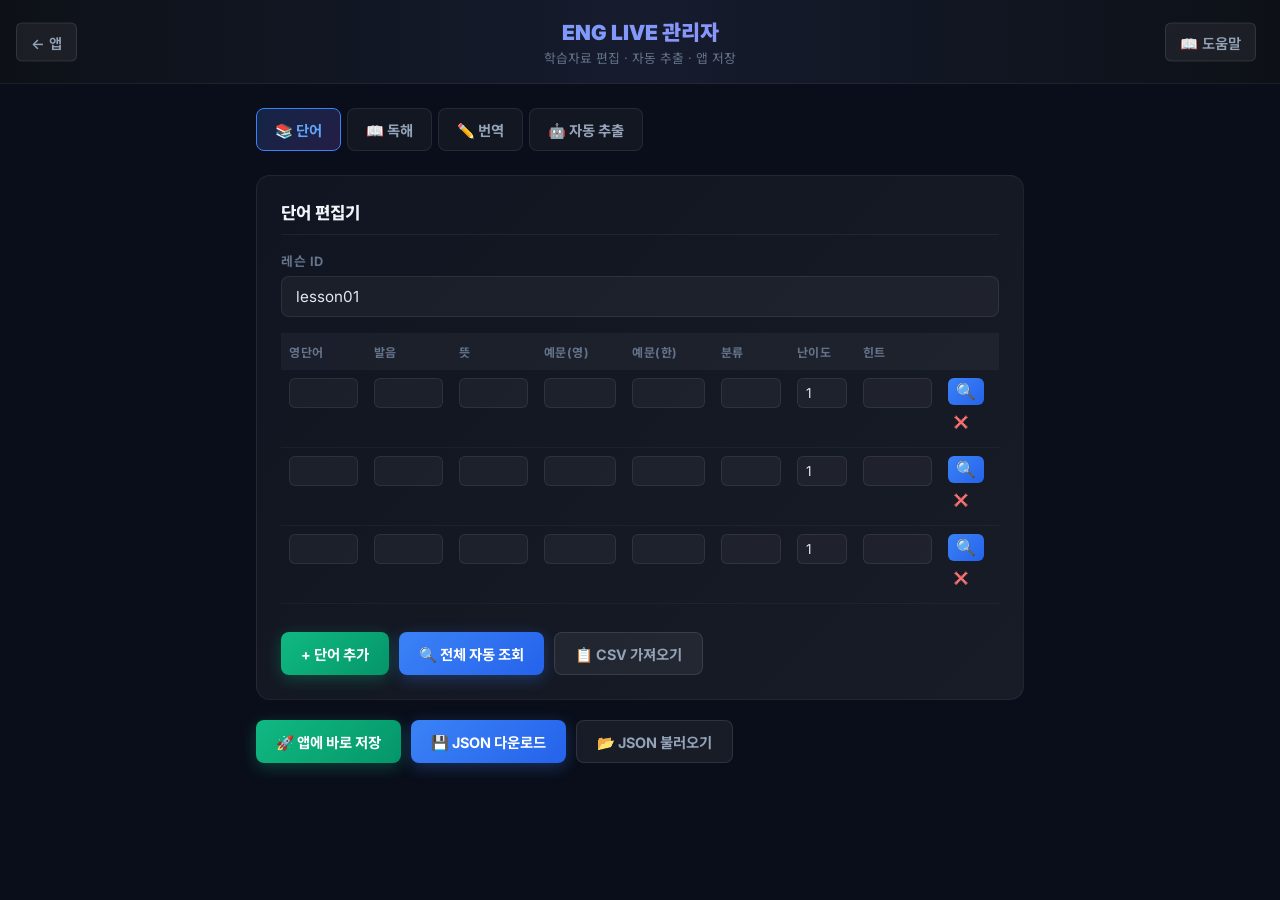
==== commit 3c8886e9: "도움말 페이지 추가 및 앱/관리자 페이지에서 링크 연결 Co-Authored-By: Claude Opus 4.6 <noreply@anthropic.com>" ====
--- a/admin.html
+++ b/admin.html
@@ -282,6 +282,7 @@
 
 <div class="admin-header">
   <a href="index.html" class="back-link">← 앱</a>
+  <a href="help.html" class="back-link" style="right:24px;left:auto;">📖 도움말</a>
   <h1>ENG LIVE 관리자</h1>
   <p>학습자료 편집 · 자동 추출 · 앱 저장</p>
 </div>
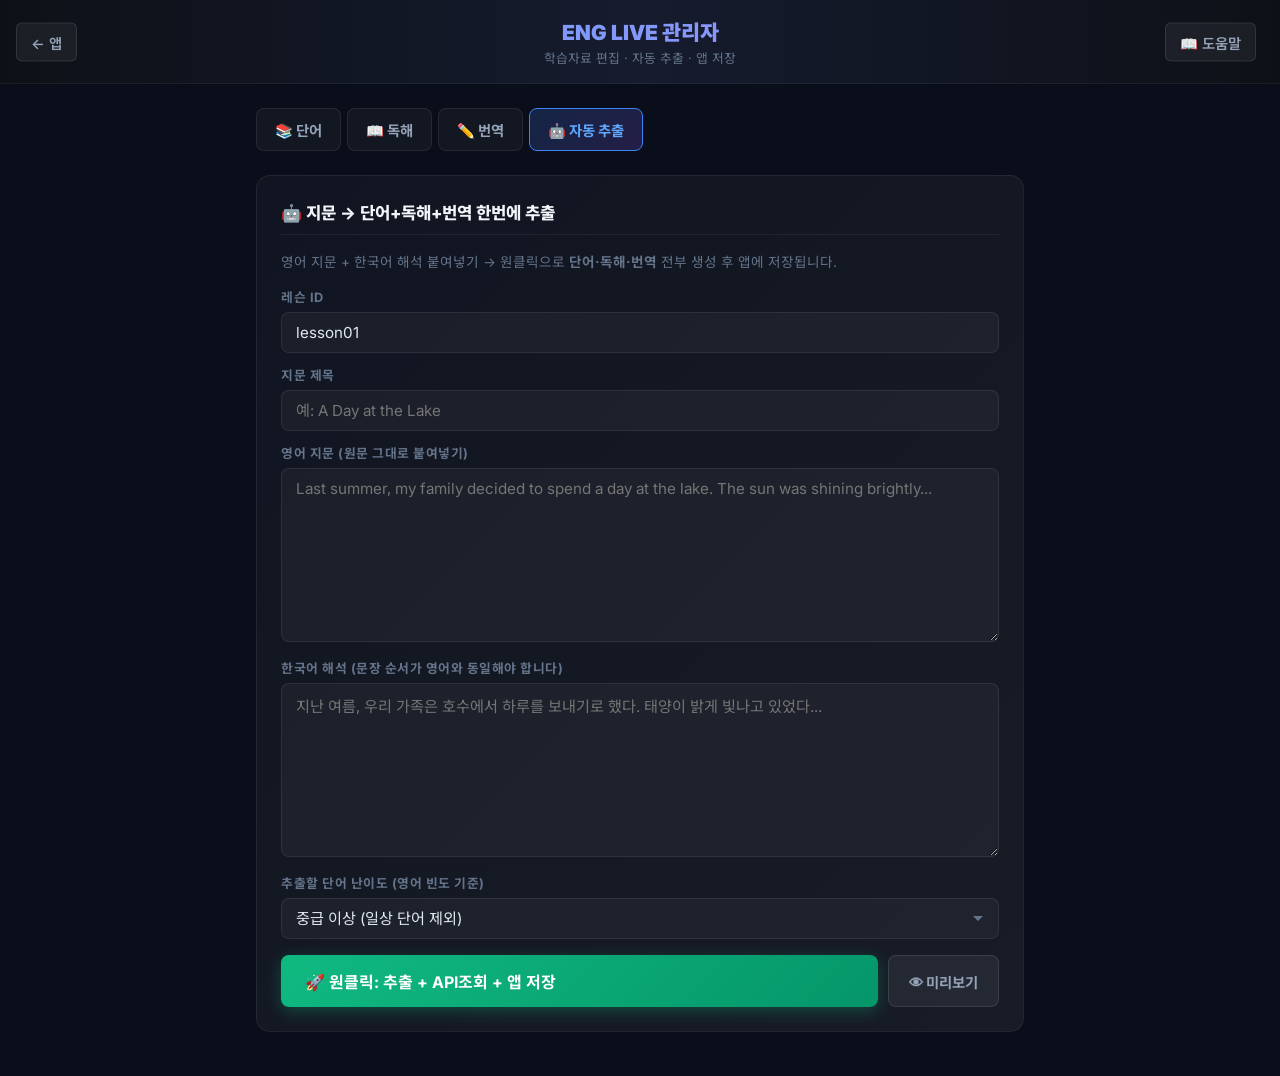
==== commit eb18a5b5: "독해 하단 잘림 수정 + 온보딩 다음 버튼 + 관리자 자동추출 기본탭 - app-container overflow: hidden → overflow-x: hidden (하단 콘텐츠" ====
--- a/admin.html
+++ b/admin.html
@@ -289,16 +289,16 @@
 
 <div class="admin-container">
   <div class="tabs">
-    <button class="tab-btn active" onclick="switchTab('vocab')">📚 단어</button>
+    <button class="tab-btn" onclick="switchTab('vocab')">📚 단어</button>
     <button class="tab-btn" onclick="switchTab('reading')">📖 독해</button>
     <button class="tab-btn" onclick="switchTab('translation')">✏️ 번역</button>
-    <button class="tab-btn" onclick="switchTab('extract')">🤖 자동 추출</button>
+    <button class="tab-btn active" onclick="switchTab('extract')">🤖 자동 추출</button>
   </div>
 
   <div class="msg" id="admin-msg"></div>
 
   <!-- ===== VOCAB TAB ===== -->
-  <div class="tab-panel active" id="tab-vocab">
+  <div class="tab-panel" id="tab-vocab">
     <div class="admin-card">
       <h3>단어 편집기</h3>
       <label>레슨 ID</label>
@@ -391,7 +391,7 @@
   </div>
 
   <!-- ===== AUTO EXTRACT TAB ===== -->
-  <div class="tab-panel" id="tab-extract">
+  <div class="tab-panel active" id="tab-extract">
     <div class="admin-card">
       <h3>🤖 지문 → 단어+독해+번역 한번에 추출</h3>
       <p style="color:#64748b;font-size:0.85rem;margin-bottom:16px;">
@@ -461,6 +461,29 @@
 </div>
 
 <script>
+/* ===== Admin Password Gate (JSON import only) ===== */
+const ADMIN_HASH = 'f39f103f8de65194c99b69371b575f192d66e6bb269bd753b803a93e2a072f2c';
+let adminUnlocked = false;
+
+async function sha256(text) {
+  const buf = await crypto.subtle.digest('SHA-256', new TextEncoder().encode(text));
+  return Array.from(new Uint8Array(buf)).map(b => b.toString(16).padStart(2, '0')).join('');
+}
+
+async function requireAdmin(callback) {
+  if (adminUnlocked) { callback(); return; }
+  const pw = prompt('관리자 비밀번호를 입력하세요:');
+  if (!pw) return;
+  const hash = await sha256(pw);
+  if (hash === ADMIN_HASH) {
+    adminUnlocked = true;
+    showMsg('관리자 인증 완료!', 'success');
+    callback();
+  } else {
+    showMsg('비밀번호가 틀렸습니다.', 'error');
+  }
+}
+
 /* ===== Tab Navigation ===== */
 function switchTab(tab) {
   const tabs = ['vocab','reading','translation','extract'];
@@ -545,7 +568,7 @@
 }
 
 function importVocabJSON() {
-  document.getElementById('vocab-file-input').click();
+  requireAdmin(() => document.getElementById('vocab-file-input').click());
 }
 
 function loadVocabFile(event) {
@@ -570,6 +593,7 @@
 }
 
 function importCSV() {
+  if (!adminUnlocked) { requireAdmin(() => importCSV()); return; }
   const text = document.getElementById('csv-input').value.trim();
   if (!text) return;
 
@@ -701,7 +725,7 @@
 }
 
 function importReadingJSON() {
-  document.getElementById('reading-file-input').click();
+  requireAdmin(() => document.getElementById('reading-file-input').click());
 }
 
 function loadReadingFile(event) {
@@ -786,7 +810,7 @@
 }
 
 function importTransJSON() {
-  document.getElementById('trans-file-input').click();
+  requireAdmin(() => document.getElementById('trans-file-input').click());
 }
 
 function loadTransFile(event) {
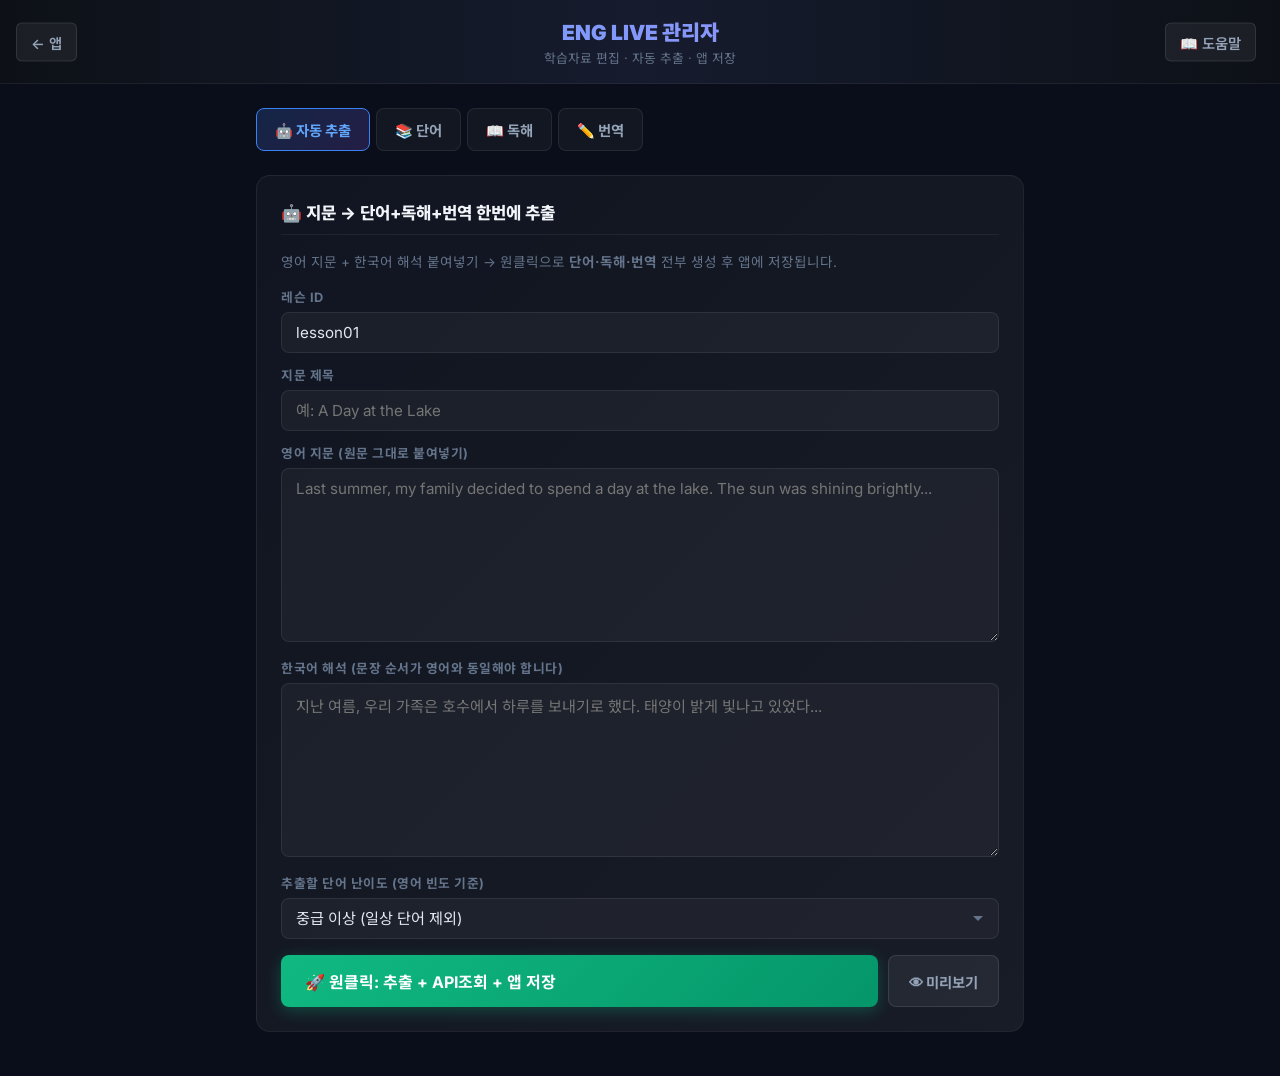
==== commit 57ef2233: "관리자 탭 순서 변경: 자동 추출을 첫 번째로 Co-Authored-By: Claude Opus 4.6 <noreply@anthropic.com>" ====
--- a/admin.html
+++ b/admin.html
@@ -289,10 +289,10 @@
 
 <div class="admin-container">
   <div class="tabs">
+    <button class="tab-btn active" onclick="switchTab('extract')">🤖 자동 추출</button>
     <button class="tab-btn" onclick="switchTab('vocab')">📚 단어</button>
     <button class="tab-btn" onclick="switchTab('reading')">📖 독해</button>
     <button class="tab-btn" onclick="switchTab('translation')">✏️ 번역</button>
-    <button class="tab-btn active" onclick="switchTab('extract')">🤖 자동 추출</button>
   </div>
 
   <div class="msg" id="admin-msg"></div>
@@ -486,7 +486,7 @@
 
 /* ===== Tab Navigation ===== */
 function switchTab(tab) {
-  const tabs = ['vocab','reading','translation','extract'];
+  const tabs = ['extract','vocab','reading','translation'];
   document.querySelectorAll('.tab-btn').forEach((b, i) => {
     b.classList.toggle('active', tabs[i] === tab);
   });
@@ -1134,8 +1134,12 @@
     kr: krSentences[i] || '(해석 없음)'
   }));
 
-  // 4. Build word data (기본 데이터 먼저 생성, API 조회는 별도)
+  // 4. Build word data — 이전 API 조회 결과 보존
+  const prevWords = extractedData.words || [];
   const wordData = words.map(w => {
+    // 이전에 API로 채운 데이터가 있으면 재활용
+    const prev = prevWords.find(p => p.word === w);
+    if (prev && prev.meaning !== '(뜻 입력 필요)') return { ...prev };
     const exSentence = findSentenceFor(w, enSentences);
     const exIdx = enSentences.indexOf(exSentence);
     return {
@@ -1150,8 +1154,9 @@
     };
   });
 
-  // 4-1. API로 발음 + 뜻 자동 조회 (백그라운드)
-  autoFillWordData(wordData);
+  // 4-1. API로 발음 + 뜻 자동 조회 (아직 미조회 단어만)
+  const needFill = wordData.some(w => w.meaning === '(뜻 입력 필요)');
+  if (needFill) autoFillWordData(wordData);
 
   // 5. Build translation exercises
   const transData = pairs.map((p, i) => ({
@@ -1189,6 +1194,8 @@
 async function autoFillWordData(wordData) {
   let filled = 0;
   for (const w of wordData) {
+    // 이미 채워진 단어는 건너뜀
+    if (w.meaning && w.meaning !== '(뜻 입력 필요)') { filled++; continue; }
     try {
       const [dictResult, korMeaning] = await Promise.all([
         fetchDictionary(w.word),
